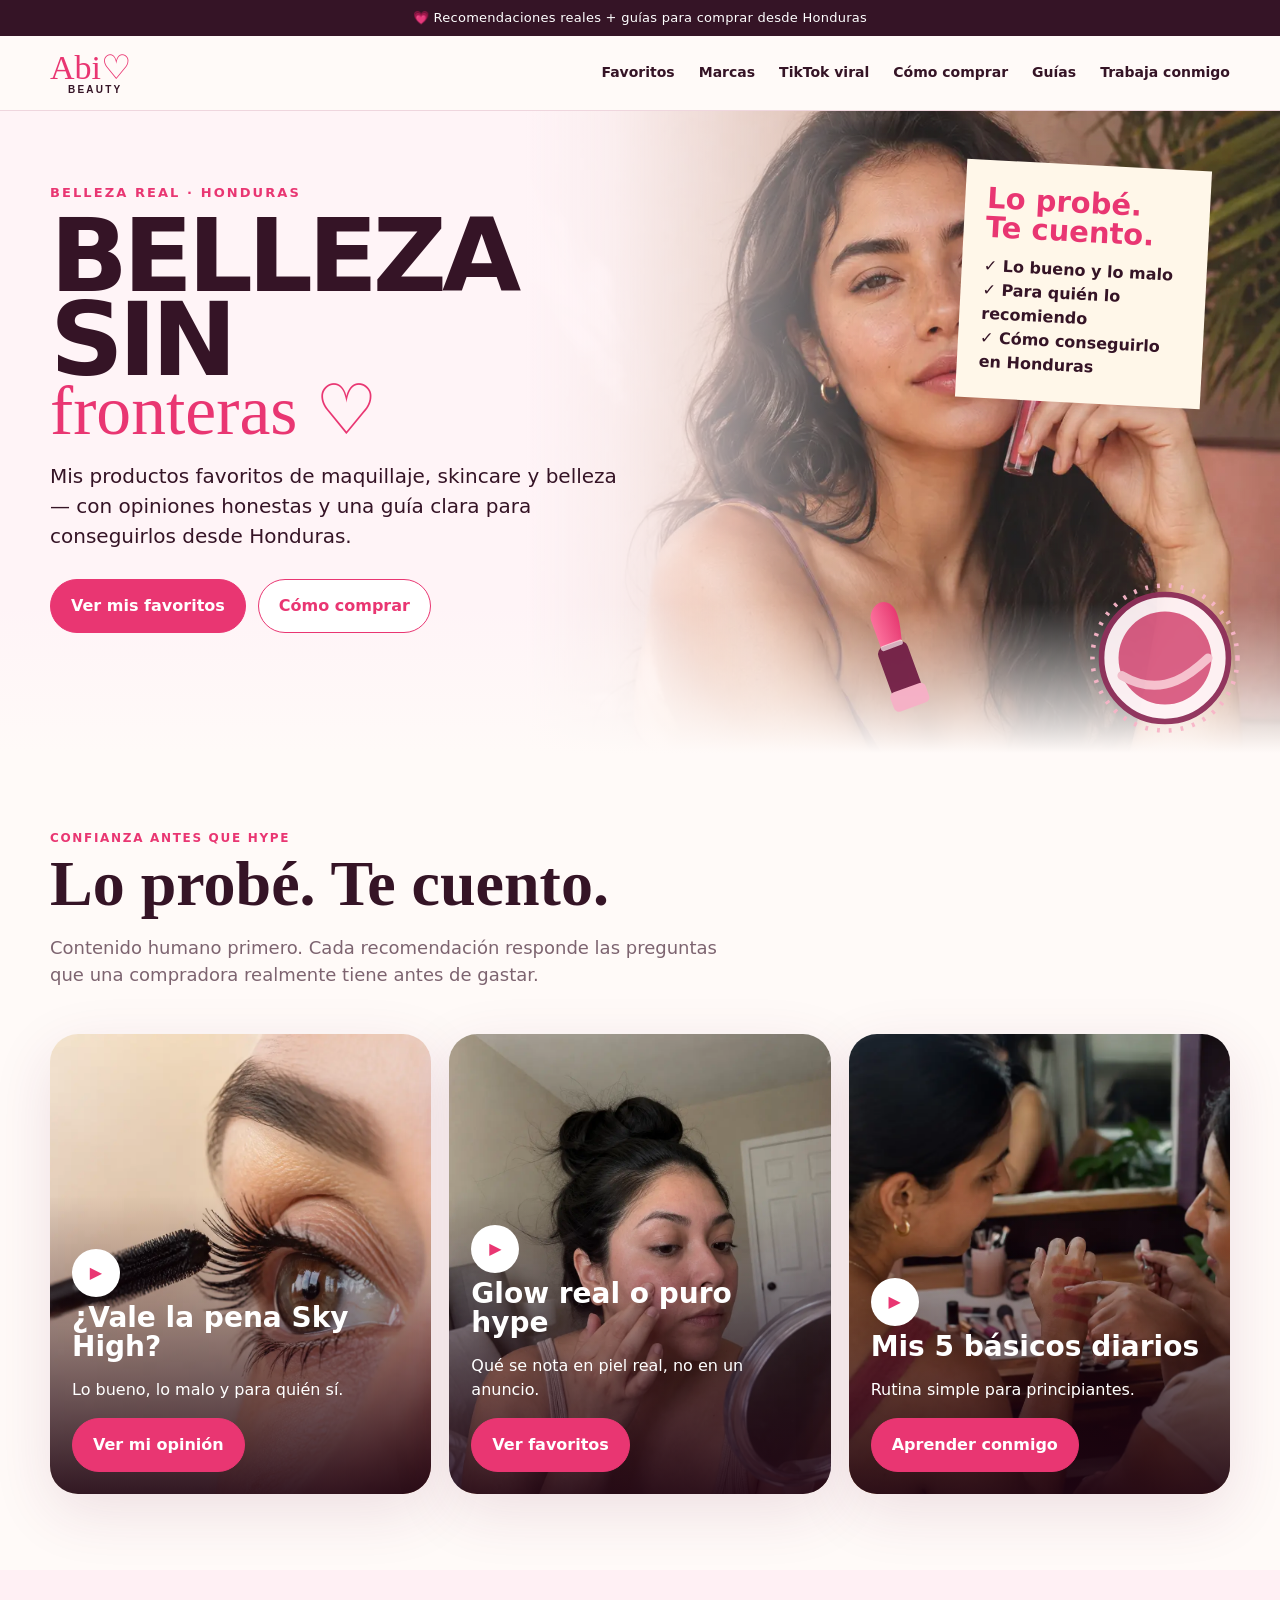
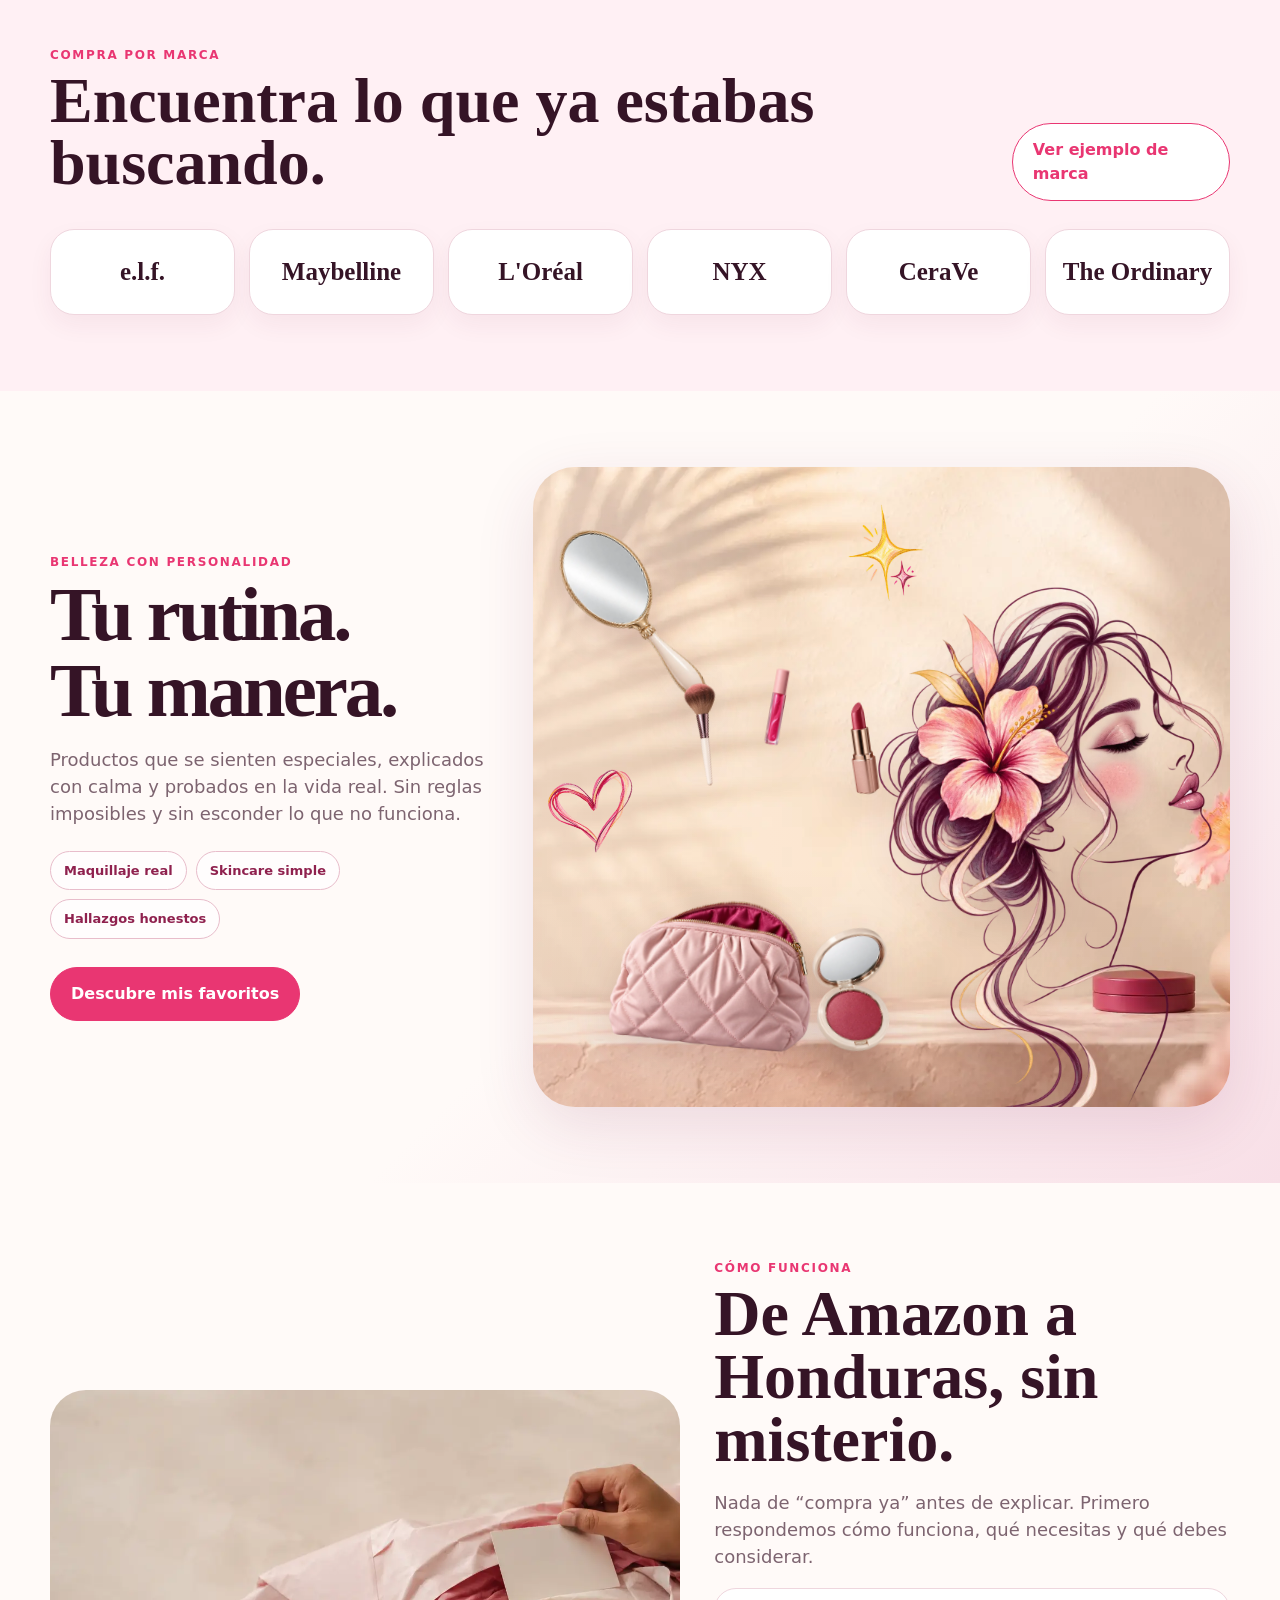
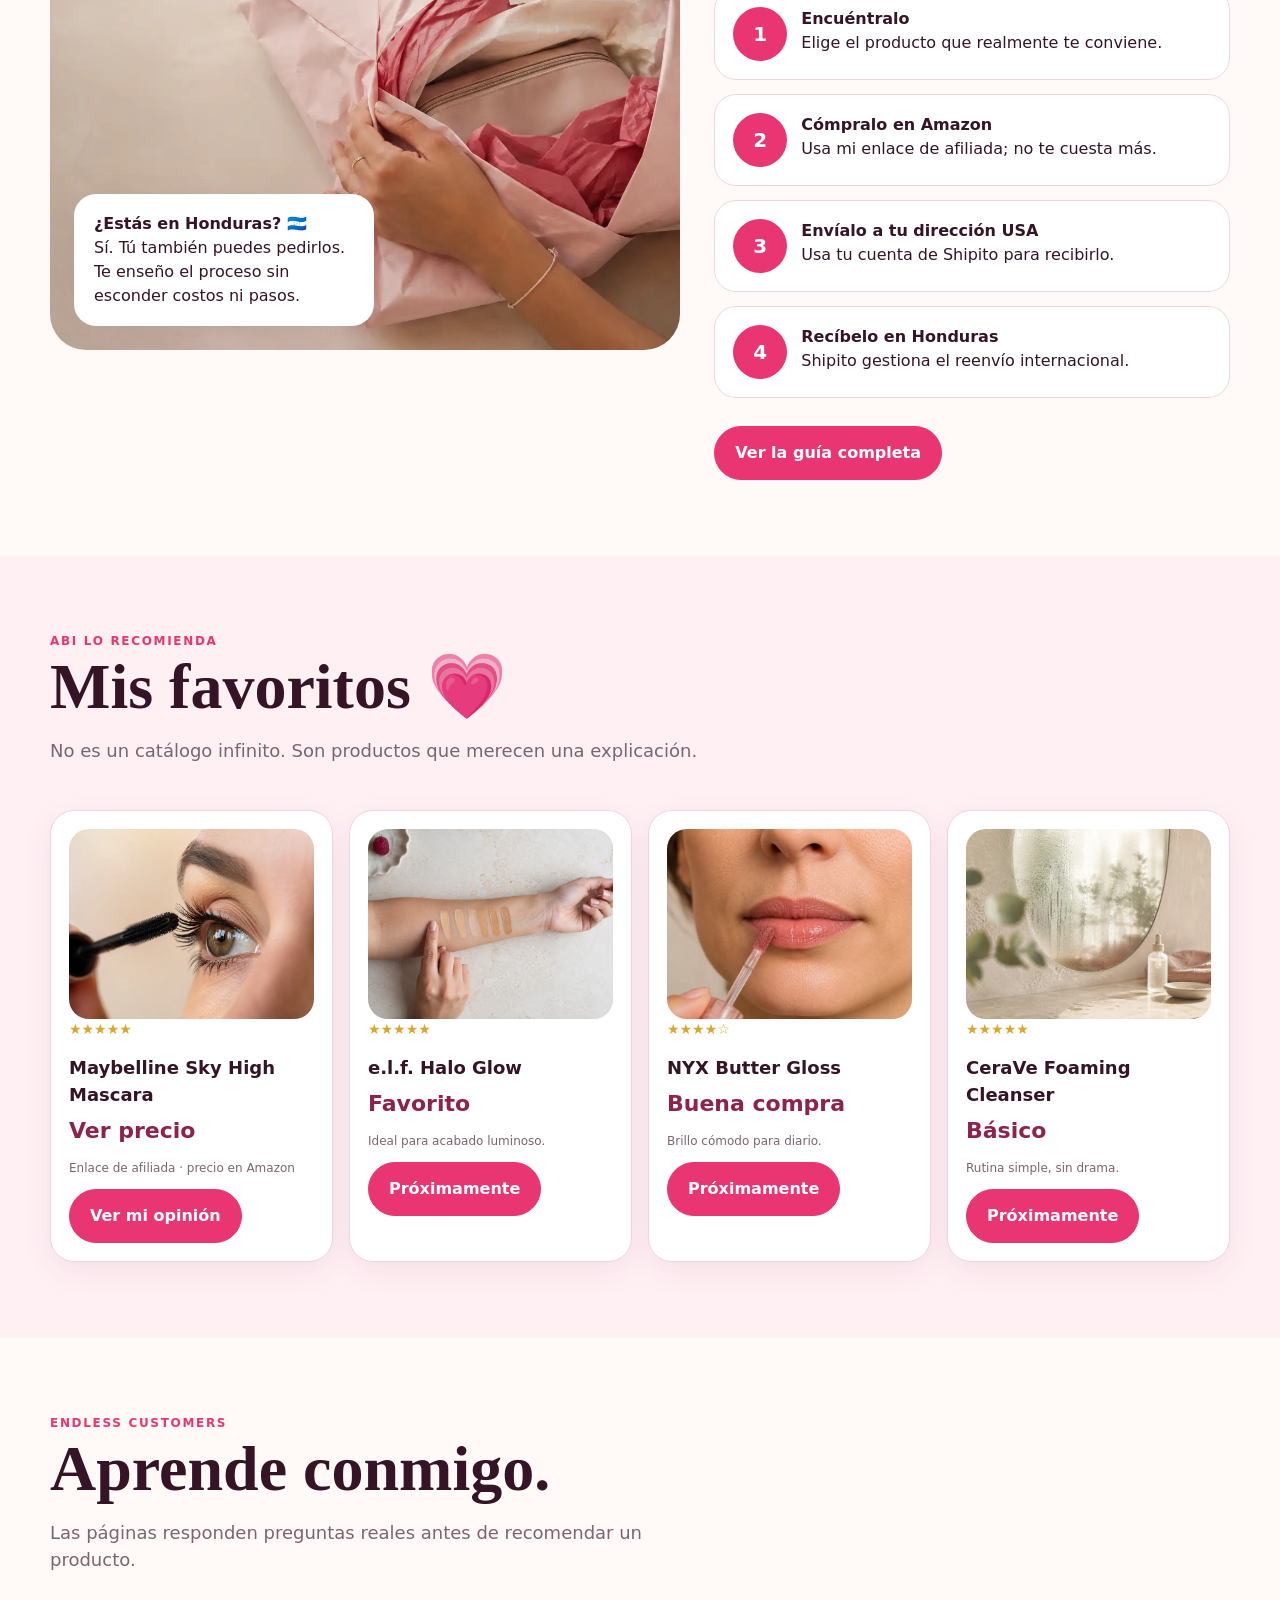
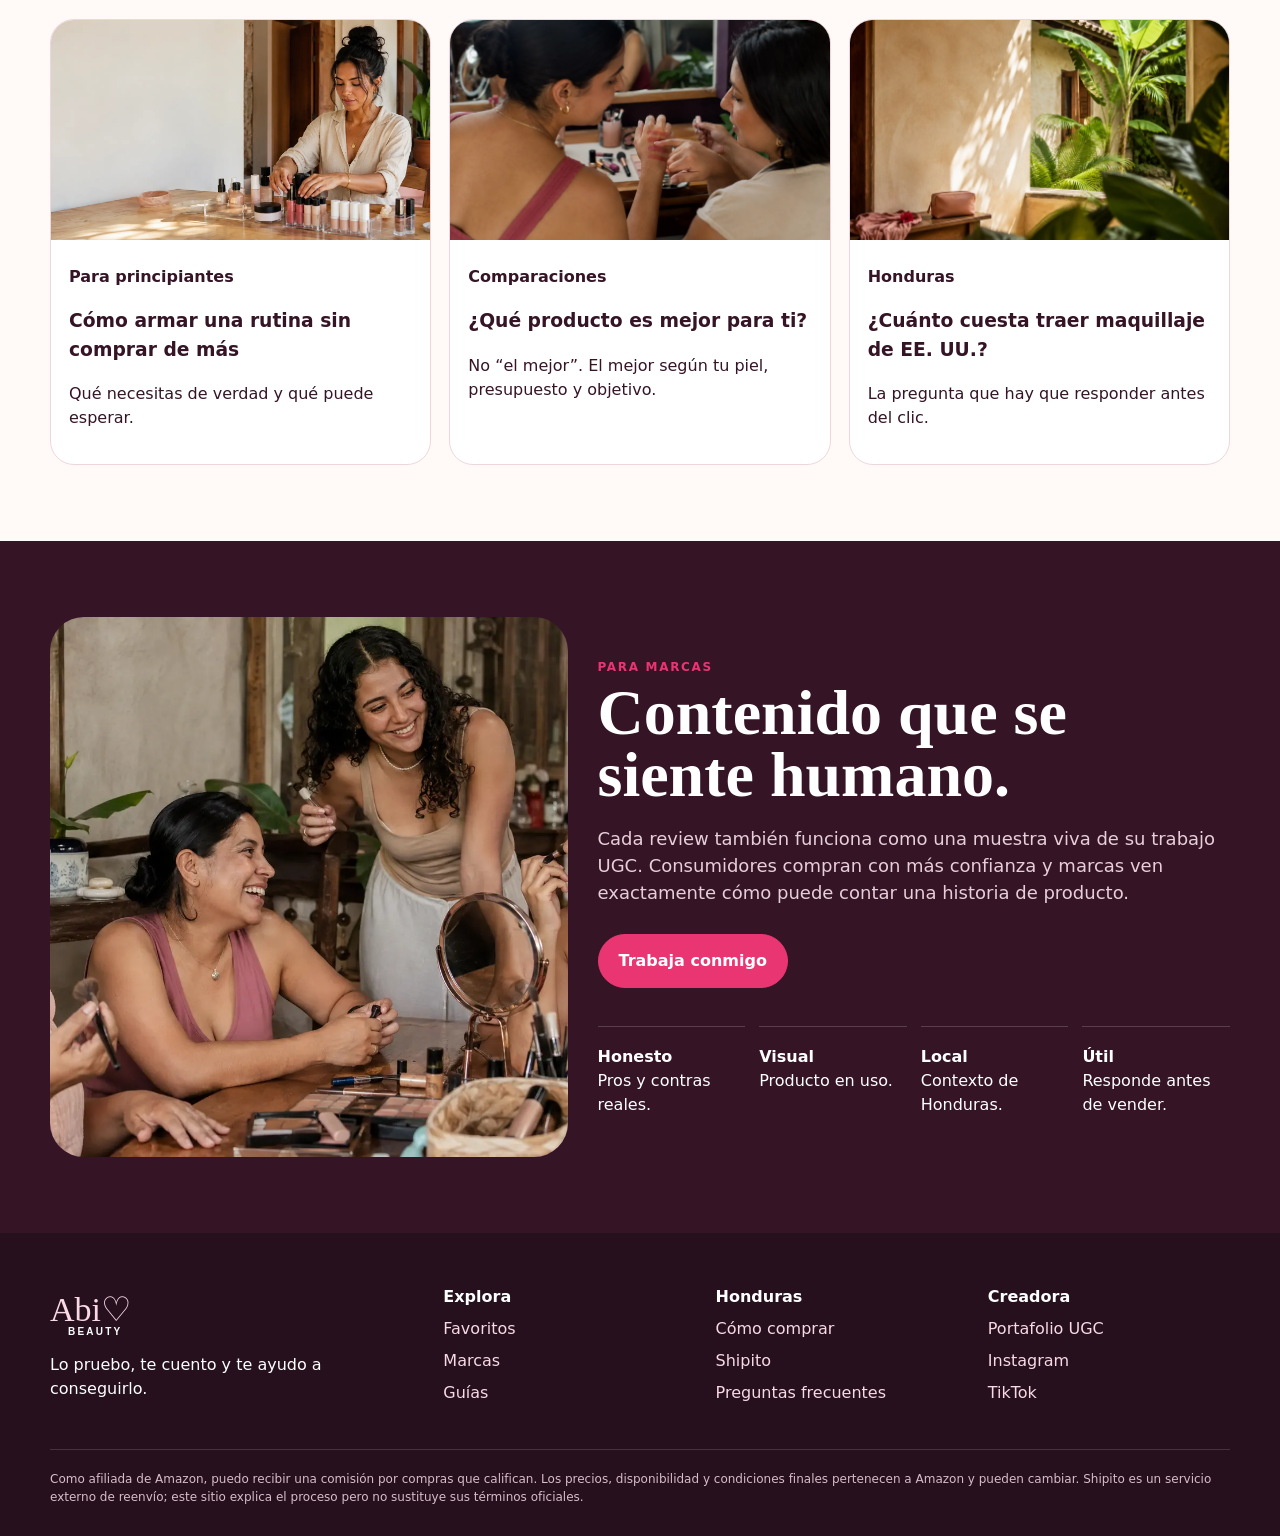
==== index.html @ b08b92db "Deploy Abi Beauty static website" ====
<!doctype html>
<html lang="es">
<head>
<meta charset="utf-8">
<meta name="viewport" content="width=device-width,initial-scale=1">
<title>Abi Beauty — Belleza sin fronteras</title>
<link rel="icon" href="assets/illustrations/sparkles.svg" type="image/svg+xml">
<meta name="description" content="Recomendaciones honestas de maquillaje y belleza, con guías para conseguir tus favoritos desde Honduras.">
<link rel="stylesheet" href="styles.css">
</head>
<body>
<div class="announcement">💗 Recomendaciones reales + guías para comprar desde Honduras</div>
<header class="header">
<div class="container nav">
<a class="logo script" href="index.html">Abi♡<small>BEAUTY</small>
</a>
<nav class="links">
<a href="#favoritos">Favoritos</a>
<a href="#marcas">Marcas</a>
<a href="#viral">TikTok viral</a>
<a href="how-to-buy.html">Cómo comprar</a>
<a href="#guias">Guías</a>
<a href="ugc.html">Trabaja conmigo</a>
</nav>
<button class="menu" aria-label="Abrir menú">☰</button>
</div>
</header>
<main>
<section class="hero">
<div class="container">
<div class="hero-copy">
<div class="kicker">Belleza real · Honduras</div>
<h1>Belleza sin <span>fronteras ♡</span>
</h1>
<p>Mis productos favoritos de maquillaje, skincare y belleza — con opiniones honestas y una guía clara para conseguirlos desde Honduras.</p>
<div class="actions">
<a class="btn" href="#favoritos">Ver mis favoritos</a>
<a class="btn secondary" href="how-to-buy.html">Cómo comprar</a>
</div>
</div>
<div class="sticky-note">
<strong>Lo probé.<br>Te cuento.</strong>✓ Lo bueno y lo malo<br>✓ Para quién lo recomiendo<br>✓ Cómo conseguirlo en Honduras</div>
<img class="decor lip" src="assets/illustrations/lipstick.svg" alt="">
<img class="decor compact" src="assets/illustrations/compact.svg" alt="">
</div>
</section>
<section class="section" id="viral">
<div class="container">
<div class="section-head">
<div>
<div class="eyebrow">Confianza antes que hype</div>
<h2>Lo probé. Te cuento.</h2>
<p class="section-sub">Contenido humano primero. Cada recomendación responde las preguntas que una compradora realmente tiene antes de gastar.</p>
</div>
</div>
<div class="cards">
<article class="story-card">
<img src="assets/images/editorial/mascara-application.webp" alt="Aplicación de máscara en pestañas reales">
<div class="story-content">
<div class="play">▶</div>
<h3>¿Vale la pena Sky High?</h3>
<p>Lo bueno, lo malo y para quién sí.</p>
<a class="btn" href="product-sky-high.html">Ver mi opinión</a>
</div>
</article>
<article class="story-card">
<img src="assets/images/editorial/cheek-product-test.webp" alt="Prueba real de producto para mejillas en casa">
<div class="story-content">
<div class="play">▶</div>
<h3>Glow real o puro hype</h3>
<p>Qué se nota en piel real, no en un anuncio.</p>
<a class="btn" href="#favoritos">Ver favoritos</a>
</div>
</article>
<article class="story-card">
<img src="assets/images/editorial/friends-compare-shades.webp" alt="Dos amigas comparando tonos de maquillaje">
<div class="story-content">
<div class="play">▶</div>
<h3>Mis 5 básicos diarios</h3>
<p>Rutina simple para principiantes.</p>
<a class="btn" href="#guias">Aprender conmigo</a>
</div>
</article>
</div>
</div>
</section>
<section class="section pink" id="marcas">
<div class="container">
<div class="section-head">
<div>
<div class="eyebrow">Compra por marca</div>
<h2>Encuentra lo que ya estabas buscando.</h2>
</div>
<a class="btn secondary" href="maybelline.html">Ver ejemplo de marca</a>
</div>
<div class="brand-grid">
<a class="brand" href="#">e.l.f.</a>
<a class="brand" href="maybelline.html">Maybelline</a>
<a class="brand" href="#">L'Oréal</a>
<a class="brand" href="#">NYX</a>
<a class="brand" href="#">CeraVe</a>
<a class="brand" href="#">The Ordinary</a>
</div>
</div>
</section>
<section class="section beauty-showcase" aria-labelledby="beauty-showcase-title">
<div class="container showcase-grid">
<div class="showcase-copy">
<div class="eyebrow">Belleza con personalidad</div>
<h2 id="beauty-showcase-title">Tu rutina.<br>Tu manera.</h2>
<p class="section-sub">Productos que se sienten especiales, explicados con calma y probados en la vida real. Sin reglas imposibles y sin esconder lo que no funciona.</p>
<div class="showcase-tags" aria-label="Temas de Abi Beauty">
<span>Maquillaje real</span>
<span>Skincare simple</span>
<span>Hallazgos honestos</span>
</div>
<div class="actions">
<a class="btn" href="#favoritos">Descubre mis favoritos</a>
</div>
</div>
<div class="beauty-stage" aria-label="Colección visual de belleza Abi Beauty">
<img class="stage-bg" src="assets/images/collection/set-33/15-cream-still-life.webp" alt="Tocador cálido con flores rosadas">
<img class="stage-profile" src="assets/images/collection/set-33/33-hibiscus-profile.webp" alt="Ilustración de perfil femenino con hibisco">
<img class="stage-mirror" src="assets/images/collection/set-33/22-hand-mirror.webp" alt="Espejo de mano crema y dorado">
<img class="stage-pouch" src="assets/images/collection/set-33/20-cosmetic-pouch.webp" alt="Cosmetiquera rosada">
<img class="stage-compact" src="assets/images/collection/set-33/21-blush-compact.webp" alt="Rubor frambuesa en compacta">
<img class="stage-gloss" src="assets/images/collection/set-33/17-lip-gloss.webp" alt="Brillo labial frambuesa">
<img class="stage-lipstick" src="assets/images/collection/set-33/18-lipstick.webp" alt="Labial rosa frambuesa">
<img class="stage-brush" src="assets/images/collection/set-33/19-makeup-brush.webp" alt="Brocha de maquillaje">
<img class="stage-sparkles" src="assets/images/collection/set-33/30-sparkles.webp" alt="">
<img class="stage-heart" src="assets/images/collection/set-33/28-heart.webp" alt="">
</div>
</div>
</section>
<section class="section">
<div class="container split">
<div class="human-panel">
<div class="badge">
<strong>¿Estás en Honduras? 🇭🇳</strong>
<br>Sí. Tú también puedes pedirlos. Te enseño el proceso sin esconder costos ni pasos.</div>
</div>
<div>
<div class="eyebrow">Cómo funciona</div>
<h2>De Amazon a Honduras, sin misterio.</h2>
<p class="section-sub">Nada de “compra ya” antes de explicar. Primero respondemos cómo funciona, qué necesitas y qué debes considerar.</p>
<div class="steps">
<div class="step">
<div class="num">1</div>
<div>
<strong>Encuéntralo</strong>
<br>Elige el producto que realmente te conviene.</div>
</div>
<div class="step">
<div class="num">2</div>
<div>
<strong>Cómpralo en Amazon</strong>
<br>Usa mi enlace de afiliada; no te cuesta más.</div>
</div>
<div class="step">
<div class="num">3</div>
<div>
<strong>Envíalo a tu dirección USA</strong>
<br>Usa tu cuenta de Shipito para recibirlo.</div>
</div>
<div class="step">
<div class="num">4</div>
<div>
<strong>Recíbelo en Honduras</strong>
<br>Shipito gestiona el reenvío internacional.</div>
</div>
</div>
<div class="actions">
<a class="btn" href="how-to-buy.html">Ver la guía completa</a>
</div>
</div>
</div>
</section>
<section class="section pink" id="favoritos">
<div class="container">
<div class="section-head">
<div>
<div class="eyebrow">Abi lo recomienda</div>
<h2>Mis favoritos 💗</h2>
<p class="section-sub">No es un catálogo infinito. Son productos que merecen una explicación.</p>
</div>
</div>
<div class="product-grid">
<article class="product">
<div class="product-art">
<img src="assets/images/editorial/mascara-application.webp" alt="Aplicación de máscara en pestañas">
</div>
<div class="stars">★★★★★</div>
<h3>Maybelline Sky High Mascara</h3>
<div class="price">Ver precio</div>
<p class="note">Enlace de afiliada · precio en Amazon</p>
<a class="btn" href="product-sky-high.html">Ver mi opinión</a>
</article>
<article class="product">
<div class="product-art">
<img src="assets/images/editorial/foundation-swatches.webp" alt="Tonos de base probados en luz natural">
</div>
<div class="stars">★★★★★</div>
<h3>e.l.f. Halo Glow</h3>
<div class="price">Favorito</div>
<p class="note">Ideal para acabado luminoso.</p>
<a class="btn" href="#">Próximamente</a>
</article>
<article class="product">
<div class="product-art">
<img src="assets/images/editorial/lip-gloss-application.webp" alt="Aplicación de gloss rosado">
</div>
<div class="stars">★★★★☆</div>
<h3>NYX Butter Gloss</h3>
<div class="price">Buena compra</div>
<p class="note">Brillo cómodo para diario.</p>
<a class="btn" href="#">Próximamente</a>
</article>
<article class="product">
<div class="product-art">
<img src="assets/images/editorial/fogged-mirror-skincare.webp" alt="Rutina de skincare frente al espejo">
</div>
<div class="stars">★★★★★</div>
<h3>CeraVe Foaming Cleanser</h3>
<div class="price">Básico</div>
<p class="note">Rutina simple, sin drama.</p>
<a class="btn" href="#">Próximamente</a>
</article>
</div>
</div>
</section>
<section class="section" id="guias">
<div class="container">
<div class="section-head">
<div>
<div class="eyebrow">Endless Customers</div>
<h2>Aprende conmigo.</h2>
<p class="section-sub">Las páginas responden preguntas reales antes de recomendar un producto.</p>
</div>
</div>
<div class="guide-grid">
<article class="guide">
<img src="assets/images/editorial/beauty-workspace-honduras.webp" alt="Mesa de belleza iluminada por el sol en Honduras">
<div class="copy">
<strong>Para principiantes</strong>
<h3>Cómo armar una rutina sin comprar de más</h3>
<p>Qué necesitas de verdad y qué puede esperar.</p>
</div>
</article>
<article class="guide">
<img src="assets/images/editorial/friends-compare-shades.webp" alt="Amigas comparando tonos antes de comprar">
<div class="copy">
<strong>Comparaciones</strong>
<h3>¿Qué producto es mejor para ti?</h3>
<p>No “el mejor”. El mejor según tu piel, presupuesto y objetivo.</p>
</div>
</article>
<article class="guide">
<img src="assets/images/editorial/honduran-courtyard.webp" alt="Patio hondureño con bolso de maquillaje listo para enviar">
<div class="copy">
<strong>Honduras</strong>
<h3>¿Cuánto cuesta traer maquillaje de EE. UU.?</h3>
<p>La pregunta que hay que responder antes del clic.</p>
</div>
</article>
</div>
</div>
</section>
<section class="section dark">
<div class="container ugc">
<div class="ugc-photo">
</div>
<div>
<div class="eyebrow">Para marcas</div>
<h2>Contenido que se siente humano.</h2>
<p class="section-sub">Cada review también funciona como una muestra viva de su trabajo UGC. Consumidores compran con más confianza y marcas ven exactamente cómo puede contar una historia de producto.</p>
<div class="actions">
<a class="btn" href="ugc.html">Trabaja conmigo</a>
</div>
<div class="trust">
<div>
<strong>Honesto</strong>
<br>Pros y contras reales.</div>
<div>
<strong>Visual</strong>
<br>Producto en uso.</div>
<div>
<strong>Local</strong>
<br>Contexto de Honduras.</div>
<div>
<strong>Útil</strong>
<br>Responde antes de vender.</div>
</div>
</div>
</div>
</section>
</main>
<footer class="footer">
<div class="container">
<div class="footer-grid">
<div>
<a class="logo script" href="index.html">Abi♡<small style="color:white">BEAUTY</small>
</a>
<p>Lo pruebo, te cuento y te ayudo a conseguirlo.</p>
</div>
<div>
<strong>Explora</strong>
<a href="#favoritos">Favoritos</a>
<a href="#marcas">Marcas</a>
<a href="#guias">Guías</a>
</div>
<div>
<strong>Honduras</strong>
<a href="how-to-buy.html">Cómo comprar</a>
<a href="#">Shipito</a>
<a href="#">Preguntas frecuentes</a>
</div>
<div>
<strong>Creadora</strong>
<a href="ugc.html">Portafolio UGC</a>
<a href="#">Instagram</a>
<a href="#">TikTok</a>
</div>
</div>
<div class="disclosure">Como afiliada de Amazon, puedo recibir una comisión por compras que califican. Los precios, disponibilidad y condiciones finales pertenecen a Amazon y pueden cambiar. Shipito es un servicio externo de reenvío; este sitio explica el proceso pero no sustituye sus términos oficiales.</div>
</div>
</footer>
<script src="script.js">
</script>
</body>
</html>
---- styles.css ----
:root{--ink:#351426;--berry:#8f214e;--hot:#e93672;--rose:#f49ab4;--blush:#fff0f4;--cream:#fffaf8;--gold:#d9a62e;--muted:#7d6470;--line:#efd6de;--white:#fff;--shadow:0 18px 60px rgba(112,35,70,.12)}
*{box-sizing:border-box}
html{scroll-behavior:smooth}
body{margin:0;font-family:Inter,ui-sans-serif,system-ui,-apple-system,BlinkMacSystemFont,"Segoe UI",sans-serif;color:var(--ink);background:var(--cream);line-height:1.5}
.serif{font-family:Georgia,"Times New Roman",serif}
.script{font-family:"Brush Script MT","Segoe Script",cursive}
.container{width:min(1180px,calc(100% - 32px));margin:auto}
.announcement{background:var(--ink);color:white;text-align:center;padding:8px 12px;font-size:13px;letter-spacing:.02em}
.header{position:sticky;top:0;z-index:30;background:rgba(255,250,248,.93);backdrop-filter:blur(16px);border-bottom:1px solid var(--line)}
.nav{display:flex;align-items:center;justify-content:space-between;gap:22px;min-height:74px}
.logo{font-size:34px;color:var(--hot);text-decoration:none;line-height:1}
.logo small{display:block;font:700 10px/1 Inter,sans-serif;letter-spacing:.22em;color:var(--ink);margin-left:18px}
.links{display:flex;gap:24px;align-items:center}
.links a{font-size:14px;font-weight:800;text-decoration:none;color:var(--ink)}
.links a:hover{color:var(--hot)}
.menu{display:none;border:0;background:none;font-size:28px}
.btn{display:inline-flex;align-items:center;justify-content:center;gap:8px;padding:14px 20px;border-radius:999px;border:1px solid var(--hot);background:var(--hot);color:white;font-weight:900;text-decoration:none;transition:.2s}
.btn:hover{transform:translateY(-2px);box-shadow:0 12px 30px rgba(233,54,114,.25)}
.btn.secondary{background:white;color:var(--hot)}
.hero{position:relative;overflow:hidden;background:linear-gradient(90deg,#fff4f7 0 41%,rgba(255,244,247,.9) 48%,rgba(255,244,247,.12) 70%),url('assets/images/editorial/hero-raspberry-gloss.webp') center/cover;min-height:610px}
.hero:after{content:"";position:absolute;inset:auto 0 0;height:150px;background:linear-gradient(transparent,var(--cream))}
.hero .container{position:relative;z-index:2;min-height:610px;display:flex;align-items:center}
.hero-copy{max-width:610px;padding:72px 0 120px}
.kicker{font-weight:900;color:var(--hot);text-transform:uppercase;letter-spacing:.16em;font-size:13px}
.hero h1{font-size:clamp(56px,8vw,108px);line-height:.82;margin:12px 0 22px;text-transform:uppercase;letter-spacing:-.05em}
.hero h1 span{display:block;font-family:"Brush Script MT","Segoe Script",cursive;text-transform:none;font-weight:400;color:var(--hot);font-size:.68em;letter-spacing:0}
.hero p{font-size:20px;max-width:570px}
.actions{display:flex;gap:12px;flex-wrap:wrap;margin-top:28px}
.sticky-note{position:absolute;right:2%;top:54px;background:#fff7e9;padding:24px 22px;width:245px;transform:rotate(3deg);box-shadow:var(--shadow);font-weight:800}
.sticky-note strong{display:block;font-size:29px;line-height:1;color:var(--hot);margin-bottom:12px}
.decor{position:absolute;pointer-events:none;opacity:.95}
.decor.lip{right:25%;bottom:30px;width:80px;transform:rotate(-20deg)}
.decor.compact{right:-20px;bottom:10px;width:170px}
.section{padding:76px 0;position:relative}
.section.pink{background:#fff0f4}
.section.dark{background:var(--ink);color:white}
.section-head{display:flex;align-items:flex-end;justify-content:space-between;gap:16px;margin-bottom:28px}
.eyebrow{color:var(--hot);font-weight:900;text-transform:uppercase;letter-spacing:.14em;font-size:12px}
.section h2{font:700 clamp(38px,5vw,64px)/.98 Georgia,"Times New Roman",serif;margin:6px 0}
.section-sub{max-width:680px;color:var(--muted);font-size:18px}
.dark .section-sub{color:#e7cfd9}
.cards{display:grid;grid-template-columns:repeat(3,1fr);gap:18px}
.story-card{position:relative;min-height:460px;border-radius:28px;overflow:hidden;background:white;box-shadow:var(--shadow)}
.story-card img{width:100%;height:100%;object-fit:cover;position:absolute;inset:0}
.story-card:after{content:"";position:absolute;inset:35% 0 0;background:linear-gradient(transparent,rgba(32,5,19,.9))}
.story-content{position:absolute;z-index:2;left:22px;right:22px;bottom:22px;color:white}
.story-content h3{font-size:28px;line-height:1.05;margin:6px 0}
.play{width:48px;height:48px;border-radius:50%;background:white;color:var(--hot);display:grid;place-items:center;font-weight:900}
.brand-grid{display:grid;grid-template-columns:repeat(6,1fr);gap:14px}
.brand{background:white;border:1px solid var(--line);border-radius:24px;padding:28px 10px;text-align:center;font:700 25px Georgia,serif;box-shadow:0 10px 25px rgba(112,35,70,.06);text-decoration:none;color:var(--ink)}
.brand:hover{transform:translateY(-3px);border-color:var(--rose)}
.beauty-showcase{overflow:hidden;background:linear-gradient(135deg,#fffaf8 0 56%,#f8dfe7 100%)}
.showcase-grid{display:grid;grid-template-columns:.78fr 1.22fr;gap:38px;align-items:center}
.showcase-copy{position:relative;z-index:3;padding:18px 0}
.showcase-copy h2{font-size:clamp(52px,6vw,84px);letter-spacing:-.04em}
.showcase-tags{display:flex;gap:9px;flex-wrap:wrap;margin-top:24px}
.showcase-tags span{padding:9px 13px;border:1px solid #e8bdcb;border-radius:999px;background:rgba(255,255,255,.72);color:var(--berry);font-size:13px;font-weight:900}
.beauty-stage{position:relative;min-height:640px;border-radius:42px;overflow:hidden;isolation:isolate;box-shadow:var(--shadow)}
.beauty-stage:after{content:"";position:absolute;inset:0;z-index:1;background:linear-gradient(90deg,rgba(255,244,238,.28),transparent 44%),linear-gradient(0deg,rgba(53,20,38,.08),transparent 38%);pointer-events:none}
.beauty-stage img{position:absolute;z-index:2;object-fit:contain;filter:drop-shadow(0 16px 22px rgba(69,15,41,.14))}
.beauty-stage .stage-bg{inset:0;width:100%;height:100%;z-index:0;object-fit:cover;filter:none}
.stage-profile{right:-2%;bottom:-10%;width:55%;height:94%}
.stage-mirror{left:4%;top:5%;width:22%;height:39%;transform:rotate(-14deg)}
.stage-pouch{left:7%;bottom:8%;width:37%;height:26%;transform:rotate(2deg)}
.stage-compact{left:35%;bottom:7%;width:22%;height:22%;transform:rotate(8deg)}
.stage-gloss{left:31%;top:22%;width:8%;height:31%;transform:rotate(10deg)}
.stage-lipstick{left:42%;top:30%;width:10%;height:28%;transform:rotate(-8deg)}
.stage-brush{left:19%;top:23%;width:10%;height:37%;transform:rotate(21deg)}
.stage-sparkles{left:43%;top:5%;width:15%;height:18%;filter:none!important}
.stage-heart{left:2%;top:47%;width:13%;height:14%;filter:none!important;transform:rotate(-8deg)}
.split{display:grid;grid-template-columns:1.1fr .9fr;gap:34px;align-items:center}
.human-panel{position:relative;min-height:560px;border-radius:36px;overflow:hidden;background:url('assets/images/editorial/parcel-unboxing.webp') center/cover}
.human-panel .badge{position:absolute;left:24px;bottom:24px;background:white;padding:18px 20px;border-radius:22px;max-width:300px;box-shadow:var(--shadow)}
.steps{display:grid;gap:14px}
.step{display:grid;grid-template-columns:54px 1fr;gap:14px;background:white;padding:18px;border-radius:22px;border:1px solid var(--line)}
.num{width:54px;height:54px;border-radius:50%;background:var(--hot);color:white;display:grid;place-items:center;font-weight:900;font-size:20px}
.product-grid{display:grid;grid-template-columns:repeat(4,1fr);gap:16px}
.product{background:white;border-radius:24px;padding:18px;border:1px solid var(--line);box-shadow:0 10px 30px rgba(112,35,70,.07)}
.product-art{height:190px;border-radius:20px;background:linear-gradient(145deg,#fff5f8,#f7cad8);display:grid;place-items:center;overflow:hidden;position:relative}
.product-art img{width:100%;height:100%;max-height:none;max-width:none;object-fit:cover}
.product h3{font-size:18px;margin:14px 0 6px}
.price{font-weight:900;color:var(--berry);font-size:22px}
.stars{color:var(--gold);font-size:14px}
.note{font-size:12px;color:var(--muted)}
.guide-grid{display:grid;grid-template-columns:repeat(3,1fr);gap:18px}
.guide{background:white;border-radius:24px;overflow:hidden;border:1px solid var(--line)}
.guide img{width:100%;height:220px;object-fit:cover}
.guide .copy{padding:18px}
.trust{display:grid;grid-template-columns:repeat(4,1fr);gap:14px;margin-top:38px}
.trust div{border-top:1px solid rgba(255,255,255,.18);padding-top:18px}
.ugc{display:grid;grid-template-columns:.9fr 1.1fr;gap:30px;align-items:center}
.ugc-photo{min-height:540px;border-radius:34px;background:url('assets/images/editorial/women-getting-ready.webp') center/cover}
.footer{background:#26101e;color:white;padding:52px 0 30px}
.footer-grid{display:grid;grid-template-columns:1.2fr repeat(3,.8fr);gap:30px}
.footer a{color:#f8d9e4;text-decoration:none;display:block;margin:8px 0}
.disclosure{border-top:1px solid rgba(255,255,255,.14);margin-top:32px;padding-top:20px;color:#d8bdc8;font-size:12px}
.subhero{padding:80px 0;background:linear-gradient(135deg,#fff1f5,#fde1e9);position:relative;overflow:hidden}
.subhero.has-photo{min-height:430px;display:flex;align-items:center;background:#fff1f5}
.subhero.has-photo:before{content:"";position:absolute;inset:0;background:linear-gradient(90deg,#fff1f5 0 43%,rgba(255,241,245,.92) 52%,rgba(255,241,245,.12) 76%),var(--subhero-image) center/cover}
.subhero.has-photo .container{position:relative;z-index:1}
.subhero.ugc-hero{--subhero-image:url('assets/images/editorial/women-getting-ready.webp')}
.subhero.shipping-hero{--subhero-image:url('assets/images/editorial/honduran-courtyard.webp')}
.subhero h1{font:700 clamp(46px,7vw,82px)/.95 Georgia,serif;margin:0}
.content{max-width:820px;margin:0 auto;padding:50px 0}
.content h2{font:700 40px/1.05 Georgia,serif}
.content p,.content li{font-size:18px}
.callout{background:#fff0f4;border-left:6px solid var(--hot);padding:22px 24px;border-radius:18px;margin:28px 0}
.product-hero{display:grid;grid-template-columns:1fr 1fr;gap:30px;padding:60px 0}
.product-gallery{background:#fff0f4;border-radius:34px;min-height:560px;display:grid;place-items:center;position:relative;overflow:hidden}
.product-gallery img.main-art{width:100%;height:100%;object-fit:cover}
.product-gallery .portrait{position:absolute;right:20px;bottom:18px;width:180px;height:220px;object-fit:cover;border:8px solid white;transform:rotate(4deg);box-shadow:var(--shadow)}
.product-info h1{font:700 clamp(42px,5vw,72px)/.98 Georgia,serif;margin:8px 0}
.tabs{display:flex;gap:10px;flex-wrap:wrap;margin:28px 0}
.pill{border:1px solid var(--line);background:white;border-radius:999px;padding:10px 14px;font-weight:800}
.proscons{display:grid;grid-template-columns:1fr 1fr;gap:18px}
.panel{background:white;border:1px solid var(--line);border-radius:22px;padding:22px}
.brand-hero{display:grid;grid-template-columns:1fr 1fr;min-height:520px;background:#fff0f4}
.brand-copy{padding:70px max(30px,calc((100vw - 1180px)/2));padding-right:40px}
.brand-photo{background:url('assets/images/editorial/mascara-application.webp') center/cover}
.quote{font:700 34px/1.15 Georgia,serif;color:var(--berry)}
.ugc-grid{display:grid;grid-template-columns:repeat(3,1fr);gap:16px;margin-top:28px}
.ugc-grid img{width:100%;height:260px;object-fit:cover;border-radius:24px}
.content-media{max-width:980px;margin:38px auto 0;padding:0 16px}
.content-media img{display:block;width:100%;max-height:460px;object-fit:cover;border-radius:32px;box-shadow:var(--shadow)}
@media(max-width:900px){.links{display:none}
.menu{display:block}
.links.open{display:flex;position:absolute;left:16px;right:16px;top:74px;flex-direction:column;background:white;padding:24px;border-radius:18px;box-shadow:var(--shadow);align-items:flex-start}
.hero{background:linear-gradient(180deg,rgba(255,244,247,.98) 0 43%,rgba(255,244,247,.18) 66%),url('assets/images/editorial/mobile-vanity.webp') center/cover;min-height:760px}
.hero .container{min-height:760px;align-items:flex-start}
.hero-copy{padding-top:70px;max-width:100%}
.sticky-note{display:none}
.hero h1{font-size:64px}
.cards,.guide-grid{grid-template-columns:1fr}
.brand-grid{grid-template-columns:repeat(3,1fr)}
.split,.ugc,.product-hero,.brand-hero,.showcase-grid{grid-template-columns:1fr}
.beauty-stage{min-height:620px}
.product-grid{grid-template-columns:repeat(2,1fr)}
.trust{grid-template-columns:repeat(2,1fr)}
.footer-grid{grid-template-columns:1fr 1fr}
.brand-photo{min-height:420px}
.human-panel{min-height:480px}
.subhero.has-photo{min-height:600px;align-items:flex-start}
.subhero.has-photo:before{background:linear-gradient(180deg,rgba(255,241,245,.98) 0 42%,rgba(255,241,245,.2) 68%),var(--subhero-image) center/cover}
.ugc-grid{grid-template-columns:1fr 1fr}
}
@media(max-width:560px){.container{width:min(100% - 22px,1180px)}
.brand-copy{min-width:0;padding:56px 22px}
.brand-copy h1{font-size:clamp(48px,14vw,58px)!important}
.brand-photo{min-width:0}
.announcement{font-size:11px}
.hero h1{font-size:52px}
.hero p{font-size:17px}
.section{padding:56px 0}
.section-head{align-items:flex-start;flex-direction:column}
.brand-grid{grid-template-columns:repeat(2,1fr)}
.brand{font-size:21px;padding:24px 8px}
.product-grid{grid-template-columns:1fr 1fr;gap:10px}
.product{padding:11px;border-radius:18px}
.product-art{height:150px}
.product-art img{max-height:125px}
.product-art img{max-height:none}
.product h3{font-size:15px}
.btn{width:100%}
.actions .btn{width:auto}
.trust{grid-template-columns:1fr}
.footer-grid{grid-template-columns:1fr}
.proscons{grid-template-columns:1fr}
.ugc-photo{min-height:450px}
.human-panel{min-height:450px}
.story-card{min-height:410px}
.product-hero{padding-top:24px}
.product-gallery{min-height:420px}
.product-gallery img.main-art{height:290px}
.product-gallery .portrait{width:130px;height:160px}
.ugc-grid{grid-template-columns:1fr}
.ugc-grid img{height:320px}
.beauty-stage{min-height:510px;border-radius:28px}
.stage-profile{width:61%;right:-8%}
.stage-mirror{width:25%}
.stage-pouch{width:41%}
.stage-compact{left:33%;width:25%}
.stage-gloss{left:29%;width:9%}
.stage-lipstick{left:41%;width:11%}
.stage-brush{left:16%;width:11%}
}
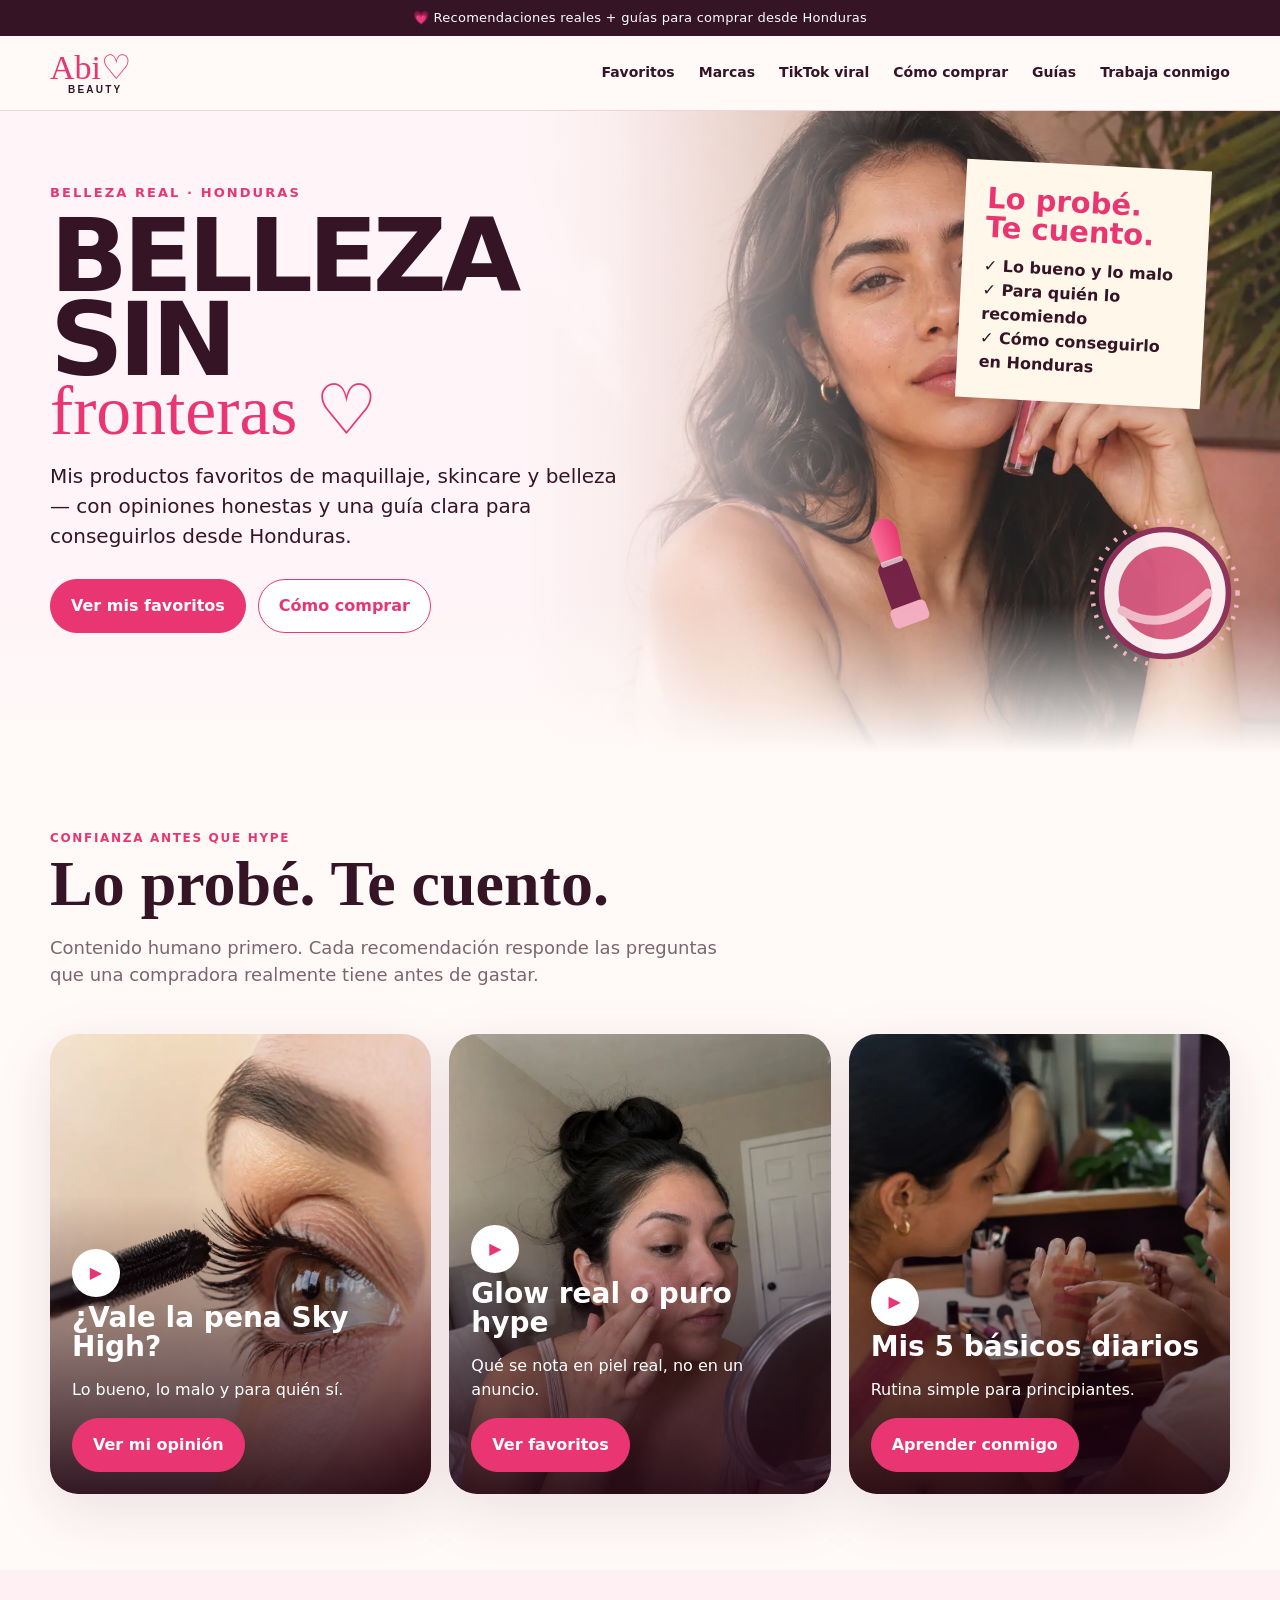
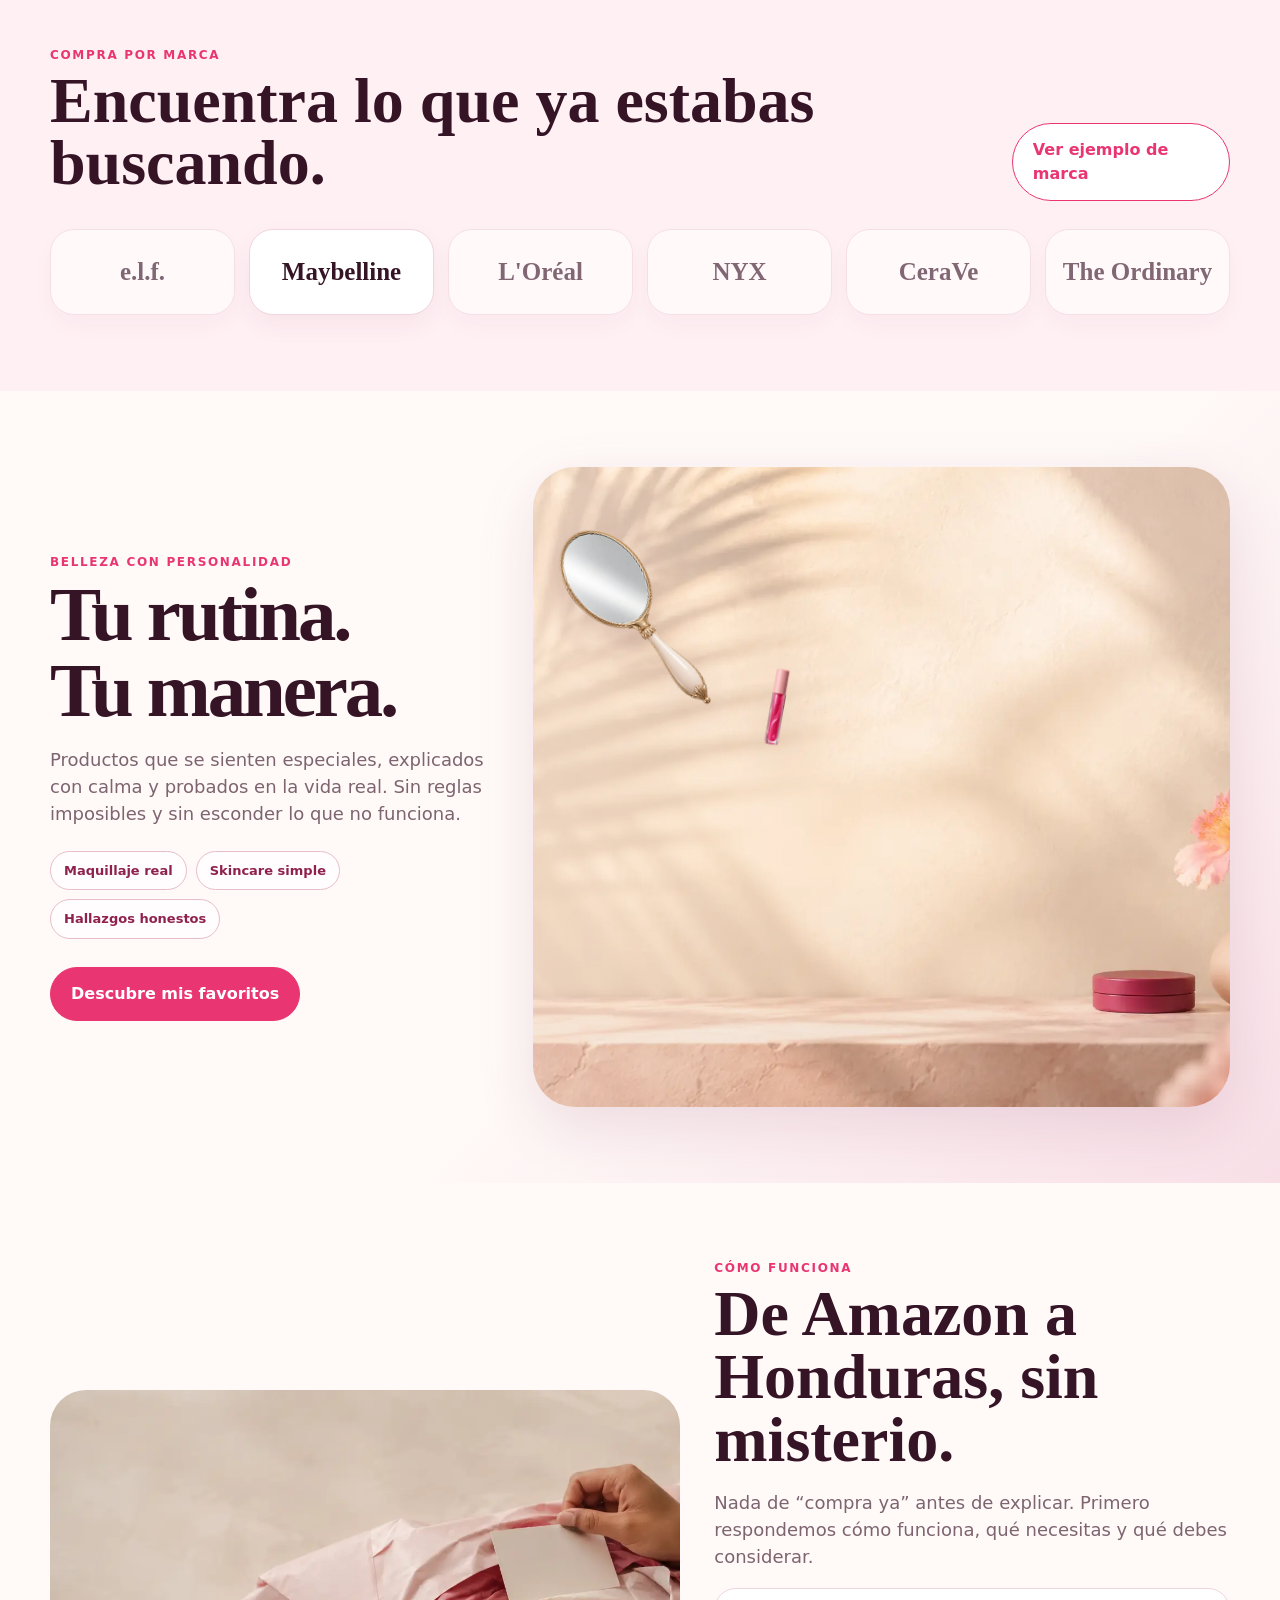
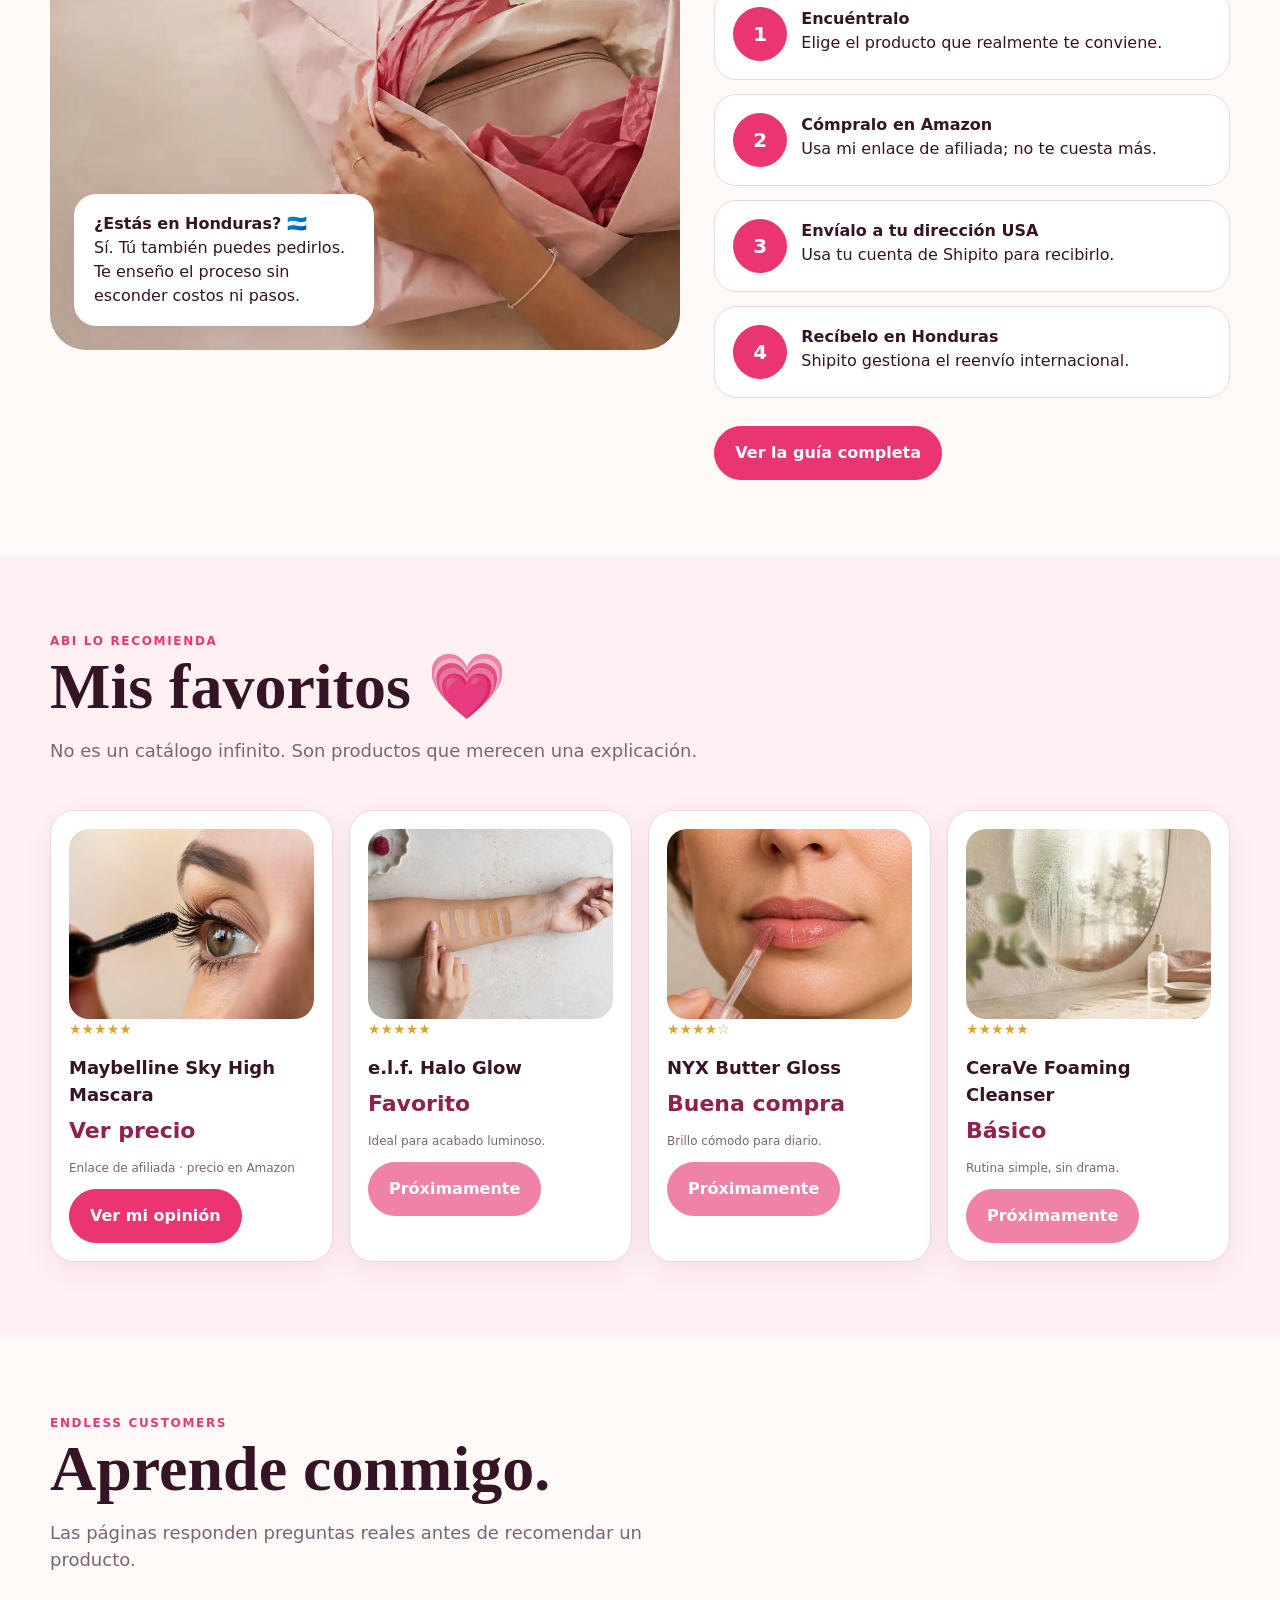
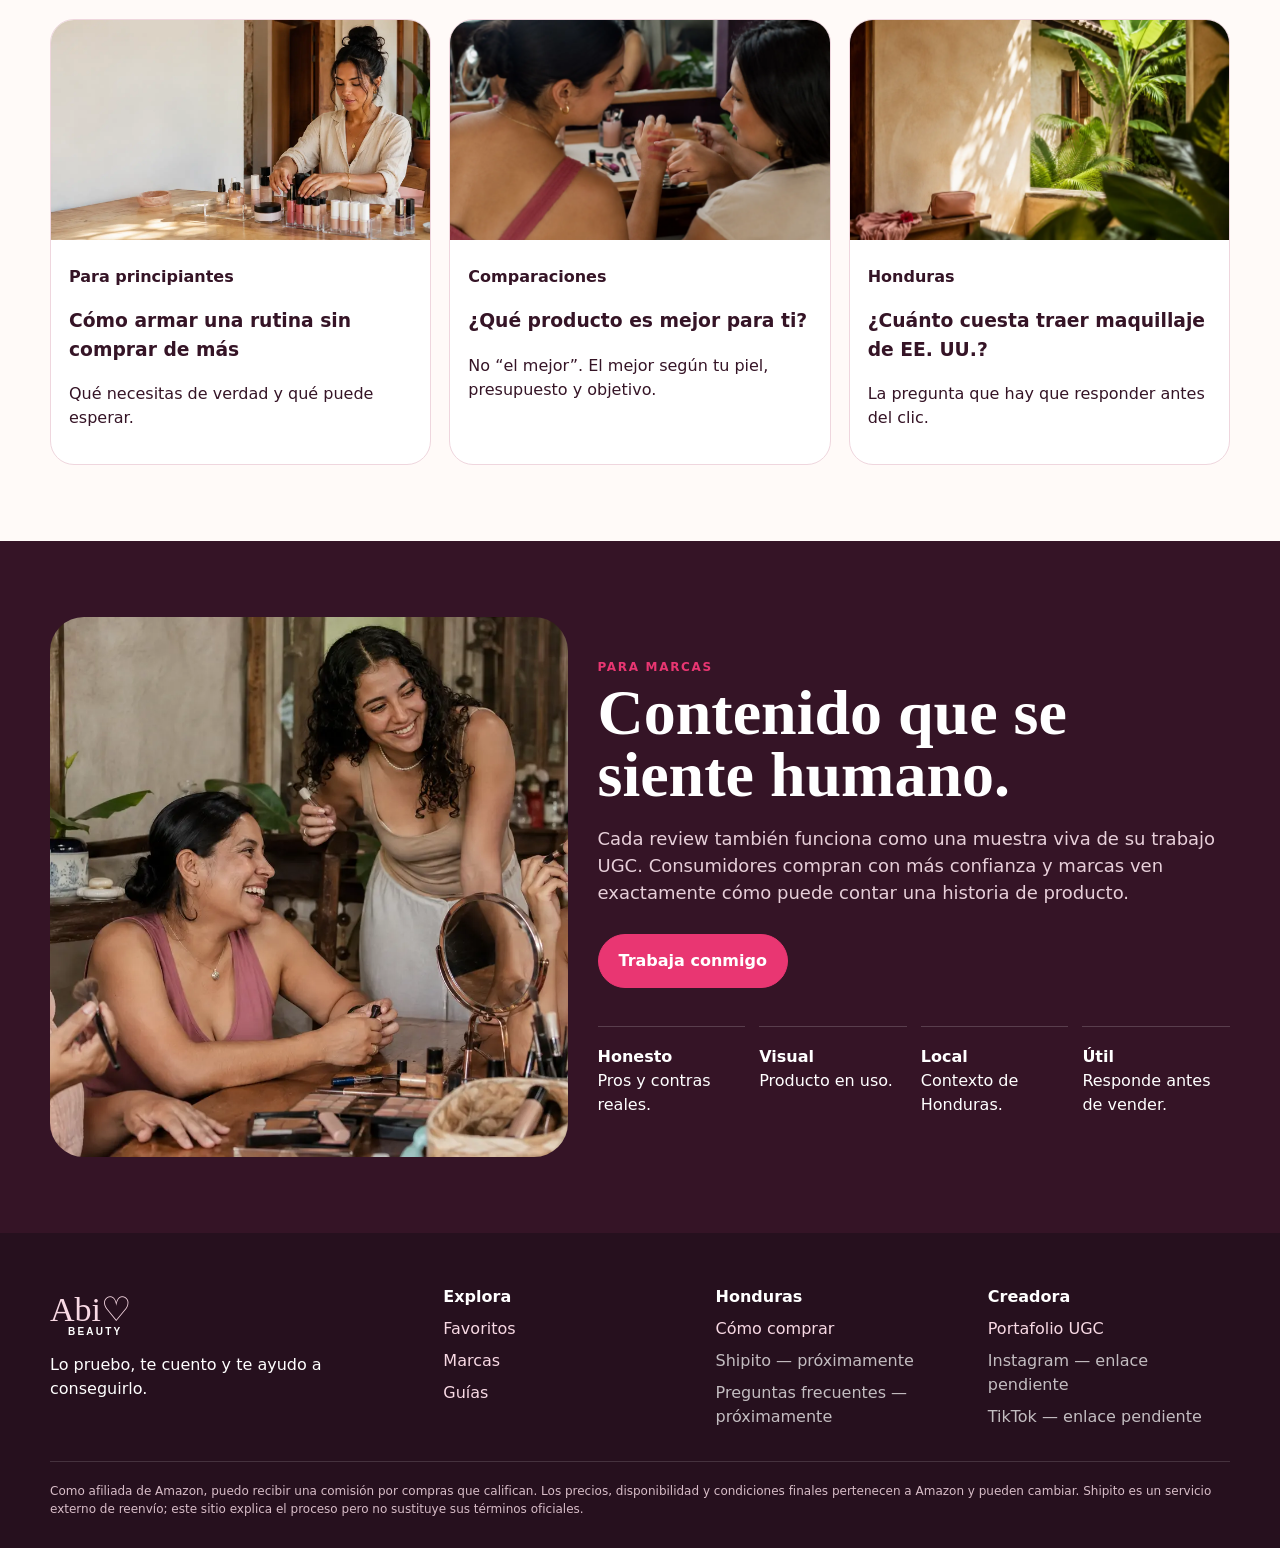
==== commit fdef0ef7: "Add technical SEO foundation" ====
--- a/index.html
+++ b/index.html
@@ -6,6 +6,21 @@
 <title>Abi Beauty — Belleza sin fronteras</title>
 <link rel="icon" href="assets/illustrations/sparkles.svg" type="image/svg+xml">
 <meta name="description" content="Recomendaciones honestas de maquillaje y belleza, con guías para conseguir tus favoritos desde Honduras.">
+<link rel="canonical" href="https://abi-beauty-honduras.vercel.app/">
+<meta property="og:locale" content="es_HN">
+<meta property="og:type" content="website">
+<meta property="og:site_name" content="Abi Beauty">
+<meta property="og:title" content="Abi Beauty — Belleza sin fronteras">
+<meta property="og:description" content="Recomendaciones honestas de maquillaje y belleza, con guías para conseguir tus favoritos desde Honduras.">
+<meta property="og:url" content="https://abi-beauty-honduras.vercel.app/">
+<meta property="og:image" content="https://abi-beauty-honduras.vercel.app/assets/images/editorial/hero-raspberry-gloss.webp">
+<meta name="twitter:card" content="summary_large_image">
+<meta name="twitter:title" content="Abi Beauty — Belleza sin fronteras">
+<meta name="twitter:description" content="Recomendaciones honestas de maquillaje y belleza, con guías para conseguir tus favoritos desde Honduras.">
+<meta name="twitter:image" content="https://abi-beauty-honduras.vercel.app/assets/images/editorial/hero-raspberry-gloss.webp">
+<script type="application/ld+json">
+{"@context":"https://schema.org","@graph":[{"@type":"WebSite","@id":"https://abi-beauty-honduras.vercel.app/#website","url":"https://abi-beauty-honduras.vercel.app/","name":"Abi Beauty","inLanguage":"es-HN"},{"@type":"WebPage","@id":"https://abi-beauty-honduras.vercel.app/#webpage","url":"https://abi-beauty-honduras.vercel.app/","name":"Abi Beauty — Belleza sin fronteras","description":"Recomendaciones honestas de maquillaje y belleza, con guías para conseguir tus favoritos desde Honduras.","inLanguage":"es-HN","isPartOf":{"@id":"https://abi-beauty-honduras.vercel.app/#website"}},{"@type":"Person","@id":"https://abi-beauty-honduras.vercel.app/#abi","name":"Abi","description":"Creadora de Abi Beauty, con recomendaciones de belleza y contenido UGC para marcas."}]}
+</script>
 <link rel="stylesheet" href="styles.css">
 </head>
 <body>
@@ -40,8 +55,8 @@
 </div>
 <div class="sticky-note">
 <strong>Lo probé.<br>Te cuento.</strong>✓ Lo bueno y lo malo<br>✓ Para quién lo recomiendo<br>✓ Cómo conseguirlo en Honduras</div>
-<img class="decor lip" src="assets/illustrations/lipstick.svg" alt="">
-<img class="decor compact" src="assets/illustrations/compact.svg" alt="">
+<img class="decor lip" src="assets/illustrations/lipstick.svg" alt="" width="180" height="300" decoding="async">
+<img class="decor compact" src="assets/illustrations/compact.svg" alt="" width="300" height="300" decoding="async">
 </div>
 </section>
 <section class="section" id="viral">
@@ -55,7 +70,7 @@
 </div>
 <div class="cards">
 <article class="story-card">
-<img src="assets/images/editorial/mascara-application.webp" alt="Aplicación de máscara en pestañas reales">
+<img src="assets/images/editorial/mascara-application.webp" alt="Aplicación de máscara en pestañas reales" width="1402" height="1122" loading="lazy" decoding="async">
 <div class="story-content">
 <div class="play">▶</div>
 <h3>¿Vale la pena Sky High?</h3>
@@ -64,7 +79,7 @@
 </div>
 </article>
 <article class="story-card">
-<img src="assets/images/editorial/cheek-product-test.webp" alt="Prueba real de producto para mejillas en casa">
+<img src="assets/images/editorial/cheek-product-test.webp" alt="Prueba real de producto para mejillas en casa" width="1024" height="1536" loading="lazy" decoding="async">
 <div class="story-content">
 <div class="play">▶</div>
 <h3>Glow real o puro hype</h3>
@@ -73,7 +88,7 @@
 </div>
 </article>
 <article class="story-card">
-<img src="assets/images/editorial/friends-compare-shades.webp" alt="Dos amigas comparando tonos de maquillaje">
+<img src="assets/images/editorial/friends-compare-shades.webp" alt="Dos amigas comparando tonos de maquillaje" width="1536" height="1024" loading="lazy" decoding="async">
 <div class="story-content">
 <div class="play">▶</div>
 <h3>Mis 5 básicos diarios</h3>
@@ -94,12 +109,12 @@
 <a class="btn secondary" href="maybelline.html">Ver ejemplo de marca</a>
 </div>
 <div class="brand-grid">
-<a class="brand" href="#">e.l.f.</a>
+<span class="brand is-pending" aria-disabled="true">e.l.f.<span class="sr-only"> — contenido próximamente</span></span>
 <a class="brand" href="maybelline.html">Maybelline</a>
-<a class="brand" href="#">L'Oréal</a>
-<a class="brand" href="#">NYX</a>
-<a class="brand" href="#">CeraVe</a>
-<a class="brand" href="#">The Ordinary</a>
+<span class="brand is-pending" aria-disabled="true">L'Oréal<span class="sr-only"> — contenido próximamente</span></span>
+<span class="brand is-pending" aria-disabled="true">NYX<span class="sr-only"> — contenido próximamente</span></span>
+<span class="brand is-pending" aria-disabled="true">CeraVe<span class="sr-only"> — contenido próximamente</span></span>
+<span class="brand is-pending" aria-disabled="true">The Ordinary<span class="sr-only"> — contenido próximamente</span></span>
 </div>
 </div>
 </section>
@@ -119,16 +134,16 @@
 </div>
 </div>
 <div class="beauty-stage" aria-label="Colección visual de belleza Abi Beauty">
-<img class="stage-bg" src="assets/images/collection/set-33/15-cream-still-life.webp" alt="Tocador cálido con flores rosadas">
-<img class="stage-profile" src="assets/images/collection/set-33/33-hibiscus-profile.webp" alt="Ilustración de perfil femenino con hibisco">
-<img class="stage-mirror" src="assets/images/collection/set-33/22-hand-mirror.webp" alt="Espejo de mano crema y dorado">
-<img class="stage-pouch" src="assets/images/collection/set-33/20-cosmetic-pouch.webp" alt="Cosmetiquera rosada">
-<img class="stage-compact" src="assets/images/collection/set-33/21-blush-compact.webp" alt="Rubor frambuesa en compacta">
-<img class="stage-gloss" src="assets/images/collection/set-33/17-lip-gloss.webp" alt="Brillo labial frambuesa">
-<img class="stage-lipstick" src="assets/images/collection/set-33/18-lipstick.webp" alt="Labial rosa frambuesa">
-<img class="stage-brush" src="assets/images/collection/set-33/19-makeup-brush.webp" alt="Brocha de maquillaje">
-<img class="stage-sparkles" src="assets/images/collection/set-33/30-sparkles.webp" alt="">
-<img class="stage-heart" src="assets/images/collection/set-33/28-heart.webp" alt="">
+<img class="stage-bg" src="assets/images/collection/set-33/15-cream-still-life.webp" alt="Tocador cálido con flores rosadas" width="1536" height="1024" loading="lazy" decoding="async">
+<img class="stage-profile" src="assets/images/collection/set-33/33-hibiscus-profile.webp" alt="Ilustración de perfil femenino con hibisco" width="1024" height="1536" loading="lazy" decoding="async">
+<img class="stage-mirror" src="assets/images/collection/set-33/22-hand-mirror.webp" alt="Espejo de mano crema y dorado" width="1024" height="1536" loading="lazy" decoding="async">
+<img class="stage-pouch" src="assets/images/collection/set-33/20-cosmetic-pouch.webp" alt="Cosmetiquera rosada" width="1536" height="1024" loading="lazy" decoding="async">
+<img class="stage-compact" src="assets/images/collection/set-33/21-blush-compact.webp" alt="Rubor frambuesa en compacta" width="1222" height="1287" loading="lazy" decoding="async">
+<img class="stage-gloss" src="assets/images/collection/set-33/17-lip-gloss.webp" alt="Brillo labial frambuesa" width="1024" height="1536" loading="lazy" decoding="async">
+<img class="stage-lipstick" src="assets/images/collection/set-33/18-lipstick.webp" alt="Labial rosa frambuesa" width="1024" height="1536" loading="lazy" decoding="async">
+<img class="stage-brush" src="assets/images/collection/set-33/19-makeup-brush.webp" alt="Brocha de maquillaje" width="1024" height="1536" loading="lazy" decoding="async">
+<img class="stage-sparkles" src="assets/images/collection/set-33/30-sparkles.webp" alt="" width="1214" height="1295" loading="lazy" decoding="async">
+<img class="stage-heart" src="assets/images/collection/set-33/28-heart.webp" alt="" width="1312" height="1199" loading="lazy" decoding="async">
 </div>
 </div>
 </section>
@@ -187,7 +202,7 @@
 <div class="product-grid">
 <article class="product">
 <div class="product-art">
-<img src="assets/images/editorial/mascara-application.webp" alt="Aplicación de máscara en pestañas">
+<img src="assets/images/editorial/mascara-application.webp" alt="Aplicación de máscara en pestañas" width="1402" height="1122" loading="lazy" decoding="async">
 </div>
 <div class="stars">★★★★★</div>
 <h3>Maybelline Sky High Mascara</h3>
@@ -197,33 +212,33 @@
 </article>
 <article class="product">
 <div class="product-art">
-<img src="assets/images/editorial/foundation-swatches.webp" alt="Tonos de base probados en luz natural">
+<img src="assets/images/editorial/foundation-swatches.webp" alt="Tonos de base probados en luz natural" width="1448" height="1086" loading="lazy" decoding="async">
 </div>
 <div class="stars">★★★★★</div>
 <h3>e.l.f. Halo Glow</h3>
 <div class="price">Favorito</div>
 <p class="note">Ideal para acabado luminoso.</p>
-<a class="btn" href="#">Próximamente</a>
+<span class="btn is-disabled" aria-disabled="true">Próximamente</span>
 </article>
 <article class="product">
 <div class="product-art">
-<img src="assets/images/editorial/lip-gloss-application.webp" alt="Aplicación de gloss rosado">
+<img src="assets/images/editorial/lip-gloss-application.webp" alt="Aplicación de gloss rosado" width="1536" height="1024" loading="lazy" decoding="async">
 </div>
 <div class="stars">★★★★☆</div>
 <h3>NYX Butter Gloss</h3>
 <div class="price">Buena compra</div>
 <p class="note">Brillo cómodo para diario.</p>
-<a class="btn" href="#">Próximamente</a>
+<span class="btn is-disabled" aria-disabled="true">Próximamente</span>
 </article>
 <article class="product">
 <div class="product-art">
-<img src="assets/images/editorial/fogged-mirror-skincare.webp" alt="Rutina de skincare frente al espejo">
+<img src="assets/images/editorial/fogged-mirror-skincare.webp" alt="Rutina de skincare frente al espejo" width="1536" height="1024" loading="lazy" decoding="async">
 </div>
 <div class="stars">★★★★★</div>
 <h3>CeraVe Foaming Cleanser</h3>
 <div class="price">Básico</div>
 <p class="note">Rutina simple, sin drama.</p>
-<a class="btn" href="#">Próximamente</a>
+<span class="btn is-disabled" aria-disabled="true">Próximamente</span>
 </article>
 </div>
 </div>
@@ -239,7 +254,7 @@
 </div>
 <div class="guide-grid">
 <article class="guide">
-<img src="assets/images/editorial/beauty-workspace-honduras.webp" alt="Mesa de belleza iluminada por el sol en Honduras">
+<img src="assets/images/editorial/beauty-workspace-honduras.webp" alt="Mesa de belleza iluminada por el sol en Honduras" width="1915" height="821" loading="lazy" decoding="async">
 <div class="copy">
 <strong>Para principiantes</strong>
 <h3>Cómo armar una rutina sin comprar de más</h3>
@@ -247,7 +262,7 @@
 </div>
 </article>
 <article class="guide">
-<img src="assets/images/editorial/friends-compare-shades.webp" alt="Amigas comparando tonos antes de comprar">
+<img src="assets/images/editorial/friends-compare-shades.webp" alt="Amigas comparando tonos antes de comprar" width="1536" height="1024" loading="lazy" decoding="async">
 <div class="copy">
 <strong>Comparaciones</strong>
 <h3>¿Qué producto es mejor para ti?</h3>
@@ -255,7 +270,7 @@
 </div>
 </article>
 <article class="guide">
-<img src="assets/images/editorial/honduran-courtyard.webp" alt="Patio hondureño con bolso de maquillaje listo para enviar">
+<img src="assets/images/editorial/honduran-courtyard.webp" alt="Patio hondureño con bolso de maquillaje listo para enviar" width="1536" height="1024" loading="lazy" decoding="async">
 <div class="copy">
 <strong>Honduras</strong>
 <h3>¿Cuánto cuesta traer maquillaje de EE. UU.?</h3>
@@ -311,19 +326,20 @@
 <div>
 <strong>Honduras</strong>
 <a href="how-to-buy.html">Cómo comprar</a>
-<a href="#">Shipito</a>
-<a href="#">Preguntas frecuentes</a>
+<span class="footer-pending">Shipito — próximamente</span>
+<span class="footer-pending">Preguntas frecuentes — próximamente</span>
 </div>
 <div>
 <strong>Creadora</strong>
 <a href="ugc.html">Portafolio UGC</a>
-<a href="#">Instagram</a>
-<a href="#">TikTok</a>
+<span class="footer-pending">Instagram — enlace pendiente</span>
+<span class="footer-pending">TikTok — enlace pendiente</span>
 </div>
 </div>
 <div class="disclosure">Como afiliada de Amazon, puedo recibir una comisión por compras que califican. Los precios, disponibilidad y condiciones finales pertenecen a Amazon y pueden cambiar. Shipito es un servicio externo de reenvío; este sitio explica el proceso pero no sustituye sus términos oficiales.</div>
 </div>
 </footer>
+<script src="data/affiliate-links.js"></script>
 <script src="script.js">
 </script>
 </body>
--- a/styles.css
+++ b/styles.css
@@ -1,7 +1,7 @@
 :root{--ink:#351426;--berry:#8f214e;--hot:#e93672;--rose:#f49ab4;--blush:#fff0f4;--cream:#fffaf8;--gold:#d9a62e;--muted:#7d6470;--line:#efd6de;--white:#fff;--shadow:0 18px 60px rgba(112,35,70,.12)}
 *{box-sizing:border-box}
-html{scroll-behavior:smooth}
-body{margin:0;font-family:Inter,ui-sans-serif,system-ui,-apple-system,BlinkMacSystemFont,"Segoe UI",sans-serif;color:var(--ink);background:var(--cream);line-height:1.5}
+html{scroll-behavior:smooth;overflow-x:clip}
+body{margin:0;overflow-x:hidden;font-family:Inter,ui-sans-serif,system-ui,-apple-system,BlinkMacSystemFont,"Segoe UI",sans-serif;color:var(--ink);background:var(--cream);line-height:1.5}
 .serif{font-family:Georgia,"Times New Roman",serif}
 .script{font-family:"Brush Script MT","Segoe Script",cursive}
 .container{width:min(1180px,calc(100% - 32px));margin:auto}
@@ -183,3 +183,12 @@
 .stage-lipstick{left:41%;width:11%}
 .stage-brush{left:16%;width:11%}
 }
+.sr-only{position:absolute;width:1px;height:1px;padding:0;margin:-1px;overflow:hidden;clip:rect(0,0,0,0);white-space:nowrap;border:0}
+.is-disabled,.is-pending{cursor:not-allowed;opacity:.62}
+.btn.is-disabled{display:inline-flex;user-select:none}
+.footer-pending{display:block;opacity:.72;margin-top:8px}
+.breadcrumbs{padding:14px 0;font-size:13px;color:var(--muted)}
+.breadcrumbs ol{display:flex;gap:8px;align-items:center;flex-wrap:wrap;list-style:none;margin:0;padding:0}
+.breadcrumbs li+li:before{content:"/";margin-right:8px;color:var(--rose)}
+.breadcrumbs a{color:var(--berry);font-weight:800;text-decoration:none}
+.breadcrumbs a:hover{text-decoration:underline}
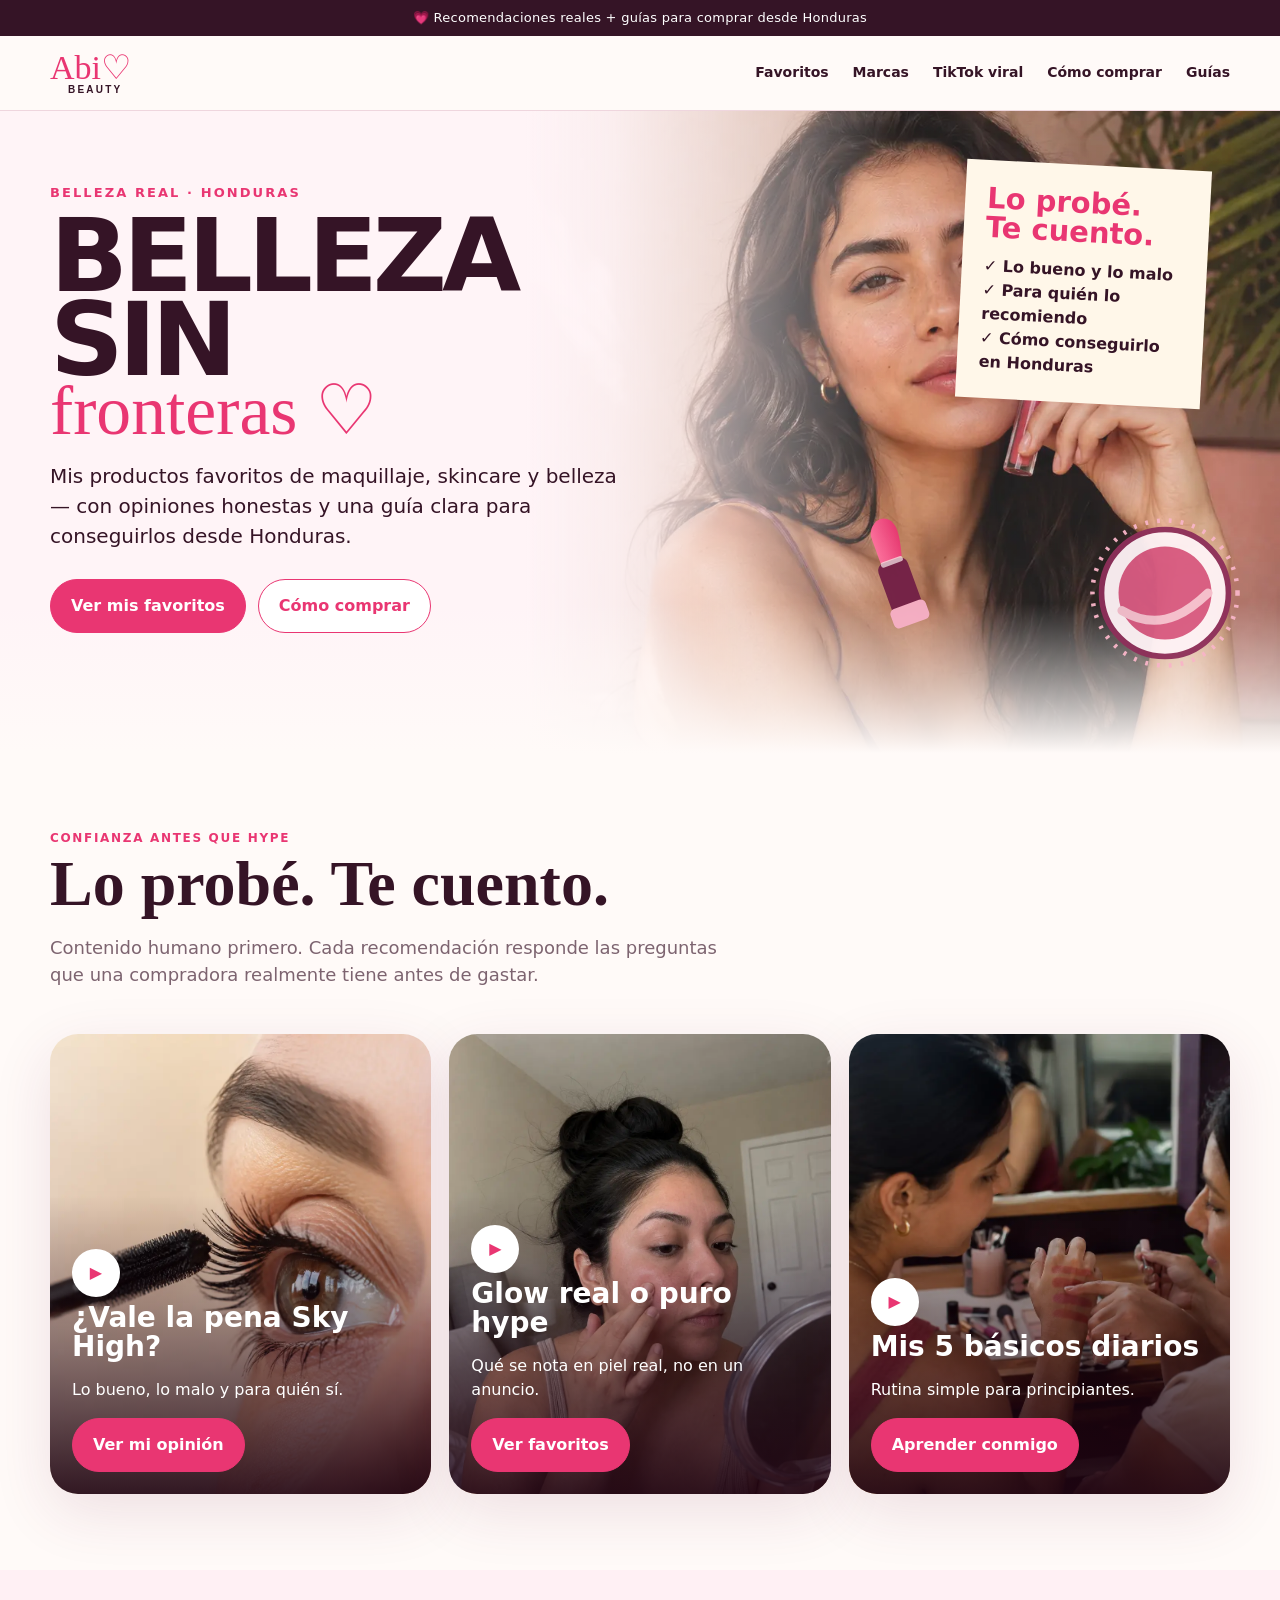
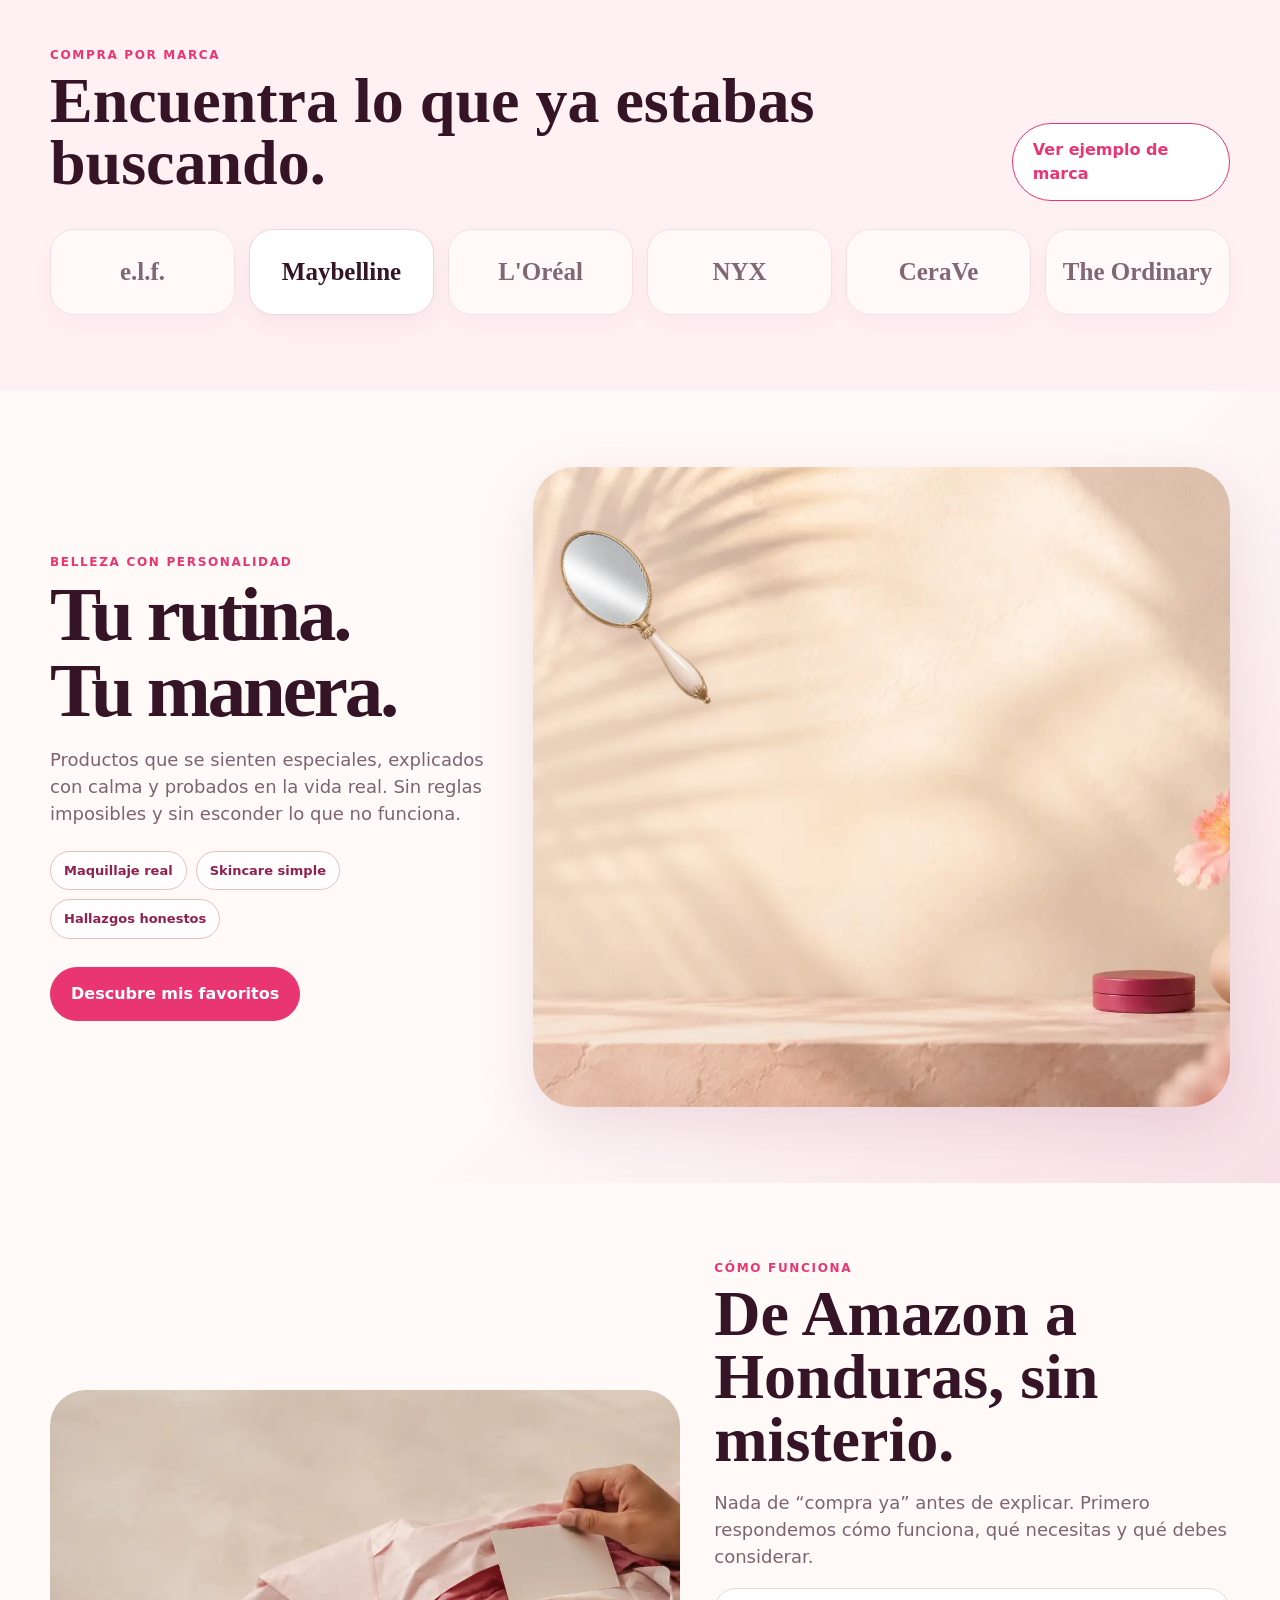
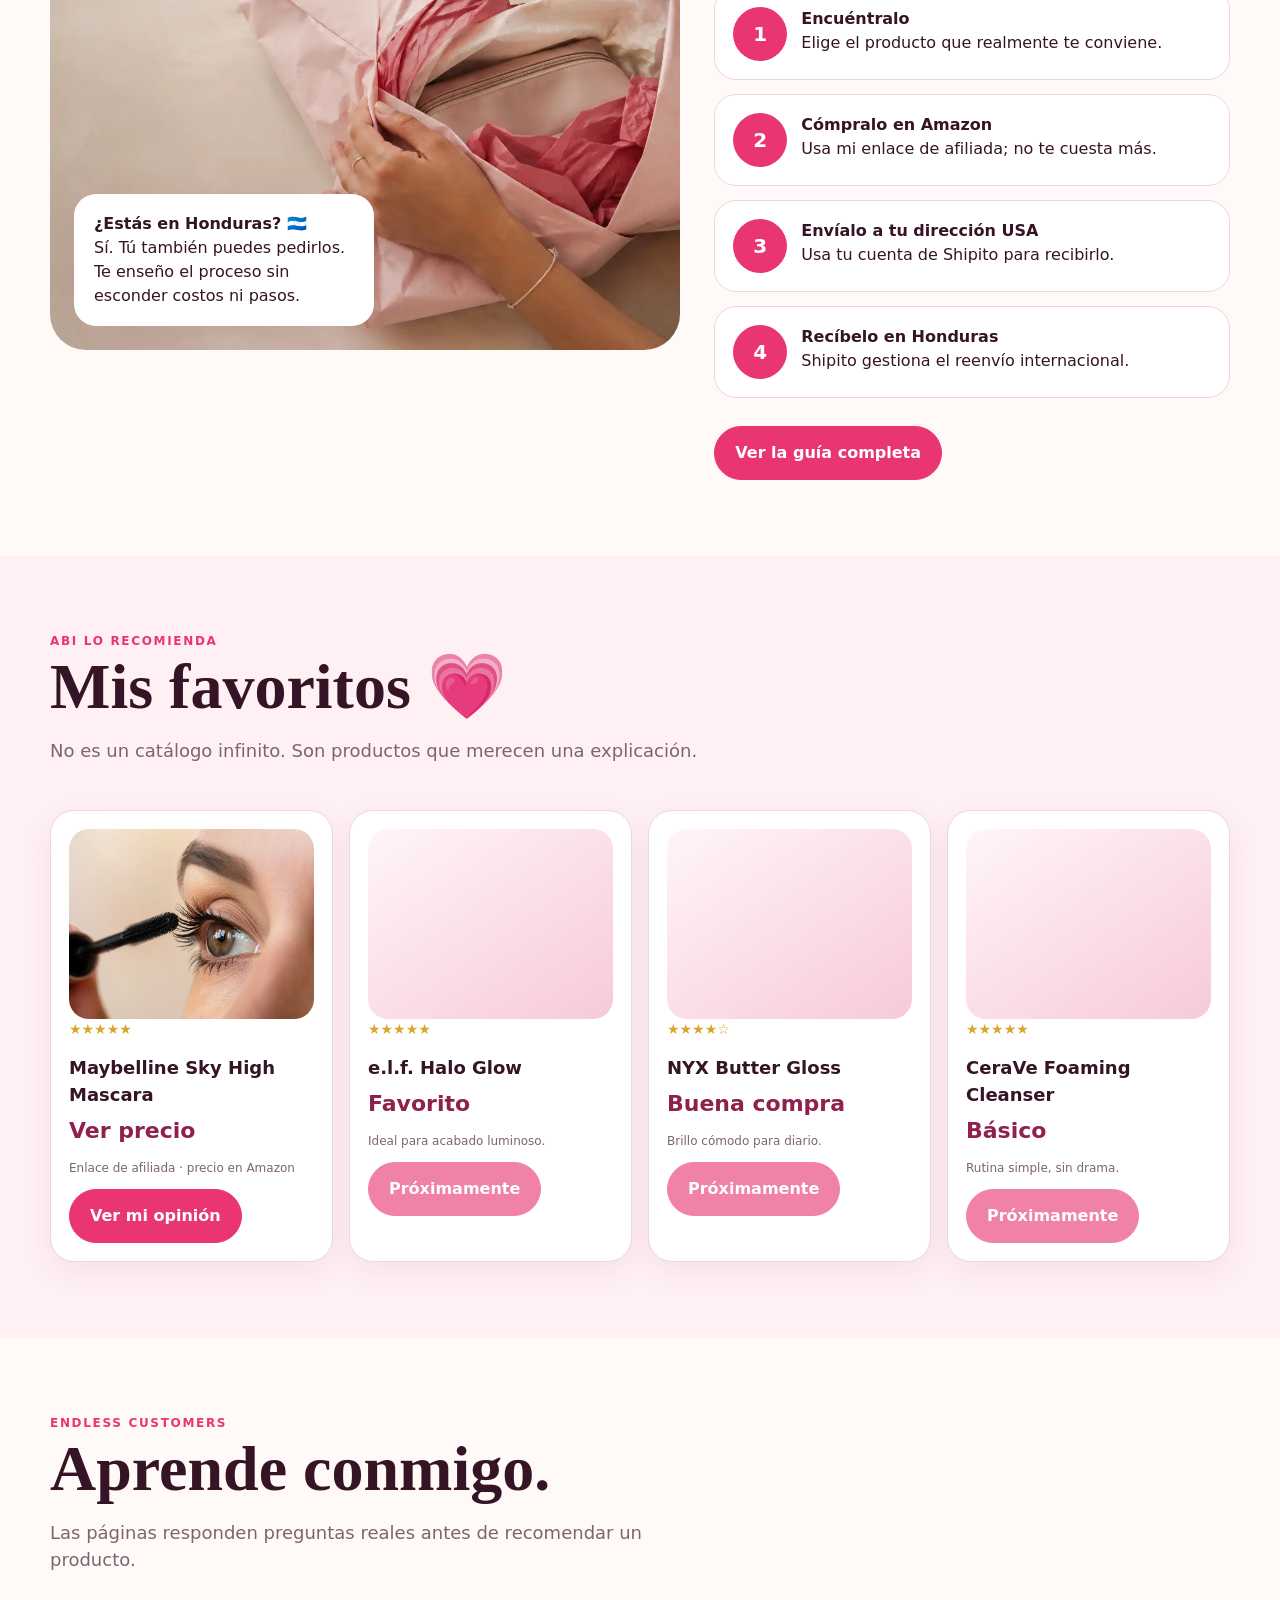
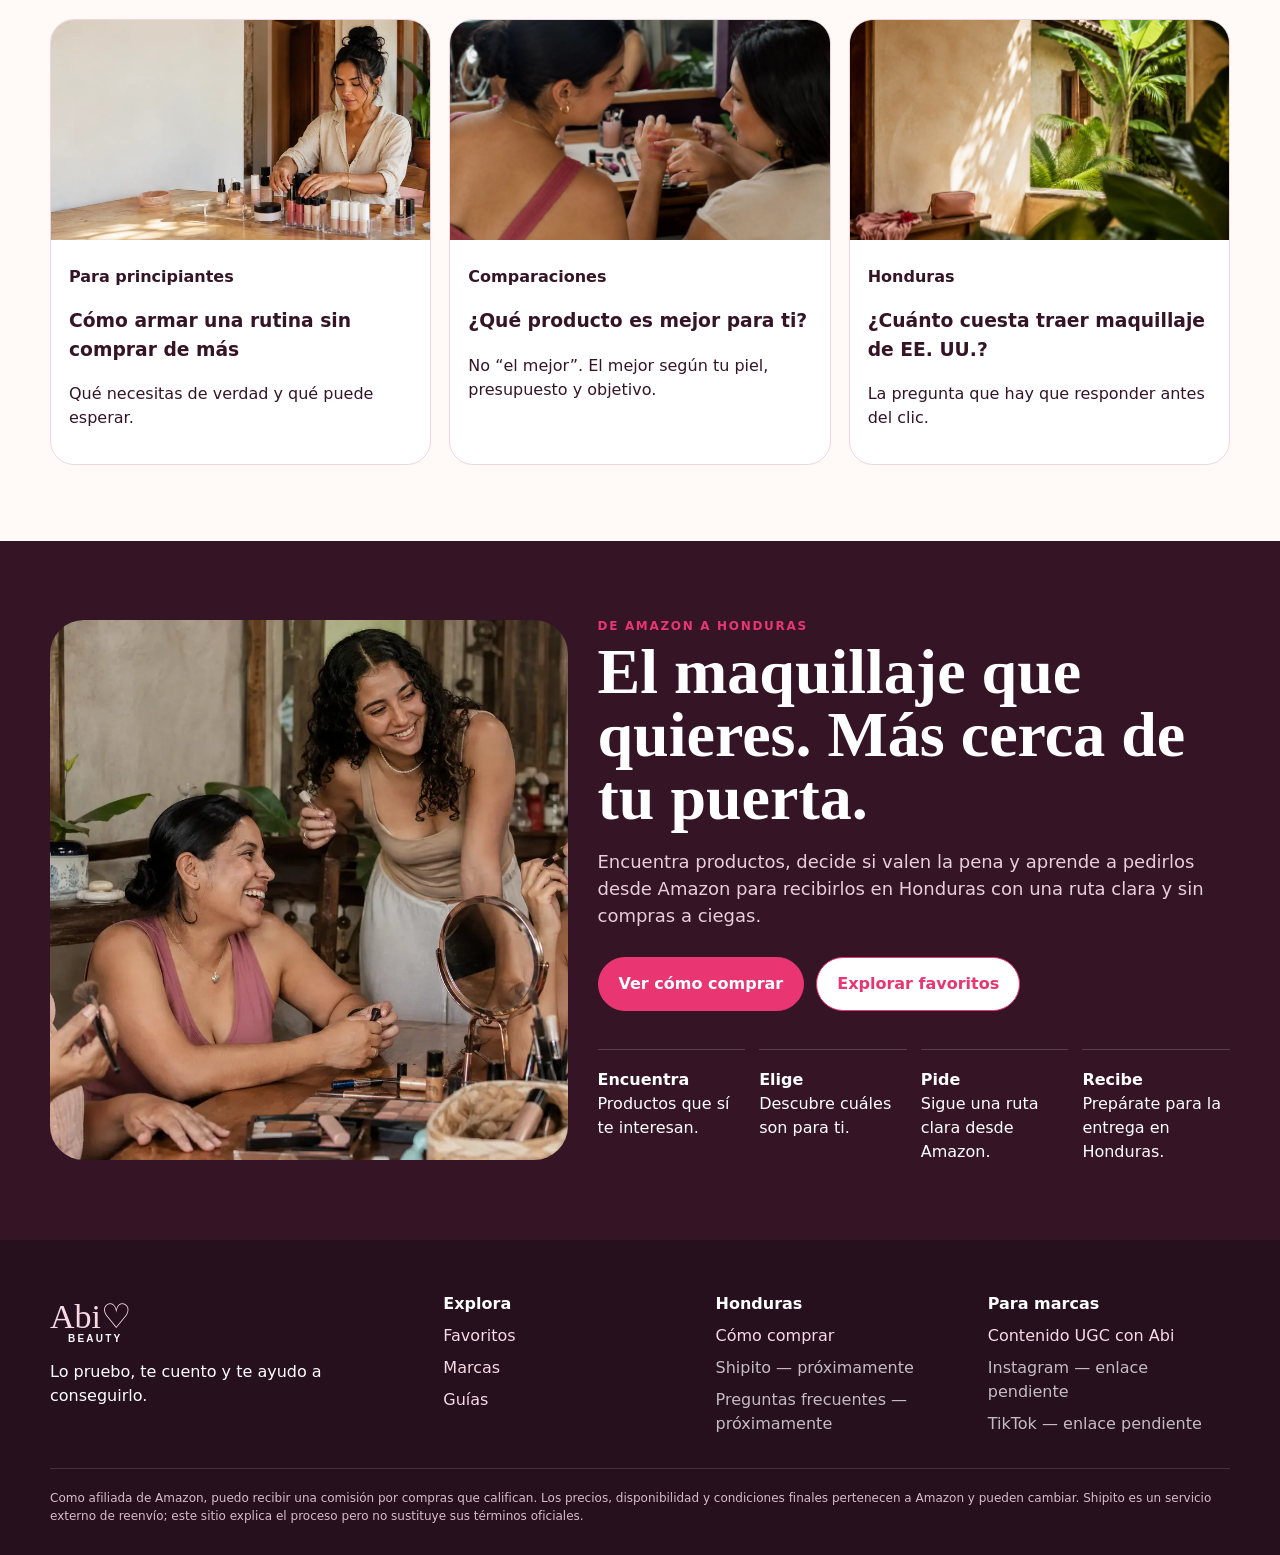
==== commit 55786e9a: "Reframe homepage and document Shipito route" ====
--- a/index.html
+++ b/index.html
@@ -19,7 +19,7 @@
 <meta name="twitter:description" content="Recomendaciones honestas de maquillaje y belleza, con guías para conseguir tus favoritos desde Honduras.">
 <meta name="twitter:image" content="https://abi-beauty-honduras.vercel.app/assets/images/editorial/hero-raspberry-gloss.webp">
 <script type="application/ld+json">
-{"@context":"https://schema.org","@graph":[{"@type":"WebSite","@id":"https://abi-beauty-honduras.vercel.app/#website","url":"https://abi-beauty-honduras.vercel.app/","name":"Abi Beauty","inLanguage":"es-HN"},{"@type":"WebPage","@id":"https://abi-beauty-honduras.vercel.app/#webpage","url":"https://abi-beauty-honduras.vercel.app/","name":"Abi Beauty — Belleza sin fronteras","description":"Recomendaciones honestas de maquillaje y belleza, con guías para conseguir tus favoritos desde Honduras.","inLanguage":"es-HN","isPartOf":{"@id":"https://abi-beauty-honduras.vercel.app/#website"}},{"@type":"Person","@id":"https://abi-beauty-honduras.vercel.app/#abi","name":"Abi","description":"Creadora de Abi Beauty, con recomendaciones de belleza y contenido UGC para marcas."}]}
+{"@context":"https://schema.org","@graph":[{"@type":"WebSite","@id":"https://abi-beauty-honduras.vercel.app/#website","url":"https://abi-beauty-honduras.vercel.app/","name":"Abi Beauty","inLanguage":"es-HN"},{"@type":"WebPage","@id":"https://abi-beauty-honduras.vercel.app/#webpage","url":"https://abi-beauty-honduras.vercel.app/","name":"Abi Beauty — Belleza sin fronteras","description":"Recomendaciones honestas de maquillaje y belleza, con guías para conseguir tus favoritos desde Honduras.","inLanguage":"es-HN","isPartOf":{"@id":"https://abi-beauty-honduras.vercel.app/#website"}},{"@type":"Person","@id":"https://abi-beauty-honduras.vercel.app/#abi","name":"Abi","description":"Creadora de Abi Beauty, con recomendaciones de maquillaje y guías para comprar desde Honduras."}]}
 </script>
 <link rel="stylesheet" href="styles.css">
 </head>
@@ -35,7 +35,6 @@
 <a href="#viral">TikTok viral</a>
 <a href="how-to-buy.html">Cómo comprar</a>
 <a href="#guias">Guías</a>
-<a href="ugc.html">Trabaja conmigo</a>
 </nav>
 <button class="menu" aria-label="Abrir menú">☰</button>
 </div>
@@ -285,25 +284,26 @@
 <div class="ugc-photo">
 </div>
 <div>
-<div class="eyebrow">Para marcas</div>
-<h2>Contenido que se siente humano.</h2>
-<p class="section-sub">Cada review también funciona como una muestra viva de su trabajo UGC. Consumidores compran con más confianza y marcas ven exactamente cómo puede contar una historia de producto.</p>
+<div class="eyebrow">De Amazon a Honduras</div>
+<h2>El maquillaje que quieres. Más cerca de tu puerta.</h2>
+<p class="section-sub">Encuentra productos, decide si valen la pena y aprende a pedirlos desde Amazon para recibirlos en Honduras con una ruta clara y sin compras a ciegas.</p>
 <div class="actions">
-<a class="btn" href="ugc.html">Trabaja conmigo</a>
+<a class="btn" href="how-to-buy.html">Ver cómo comprar</a>
+<a class="btn secondary" href="#favoritos">Explorar favoritos</a>
 </div>
 <div class="trust">
 <div>
-<strong>Honesto</strong>
-<br>Pros y contras reales.</div>
-<div>
-<strong>Visual</strong>
-<br>Producto en uso.</div>
-<div>
-<strong>Local</strong>
-<br>Contexto de Honduras.</div>
-<div>
-<strong>Útil</strong>
-<br>Responde antes de vender.</div>
+<strong>Encuentra</strong>
+<br>Productos que sí te interesan.</div>
+<div>
+<strong>Elige</strong>
+<br>Descubre cuáles son para ti.</div>
+<div>
+<strong>Pide</strong>
+<br>Sigue una ruta clara desde Amazon.</div>
+<div>
+<strong>Recibe</strong>
+<br>Prepárate para la entrega en Honduras.</div>
 </div>
 </div>
 </div>
@@ -330,8 +330,8 @@
 <span class="footer-pending">Preguntas frecuentes — próximamente</span>
 </div>
 <div>
-<strong>Creadora</strong>
-<a href="ugc.html">Portafolio UGC</a>
+<strong>Para marcas</strong>
+<a href="ugc.html">Contenido UGC con Abi</a>
 <span class="footer-pending">Instagram — enlace pendiente</span>
 <span class="footer-pending">TikTok — enlace pendiente</span>
 </div>
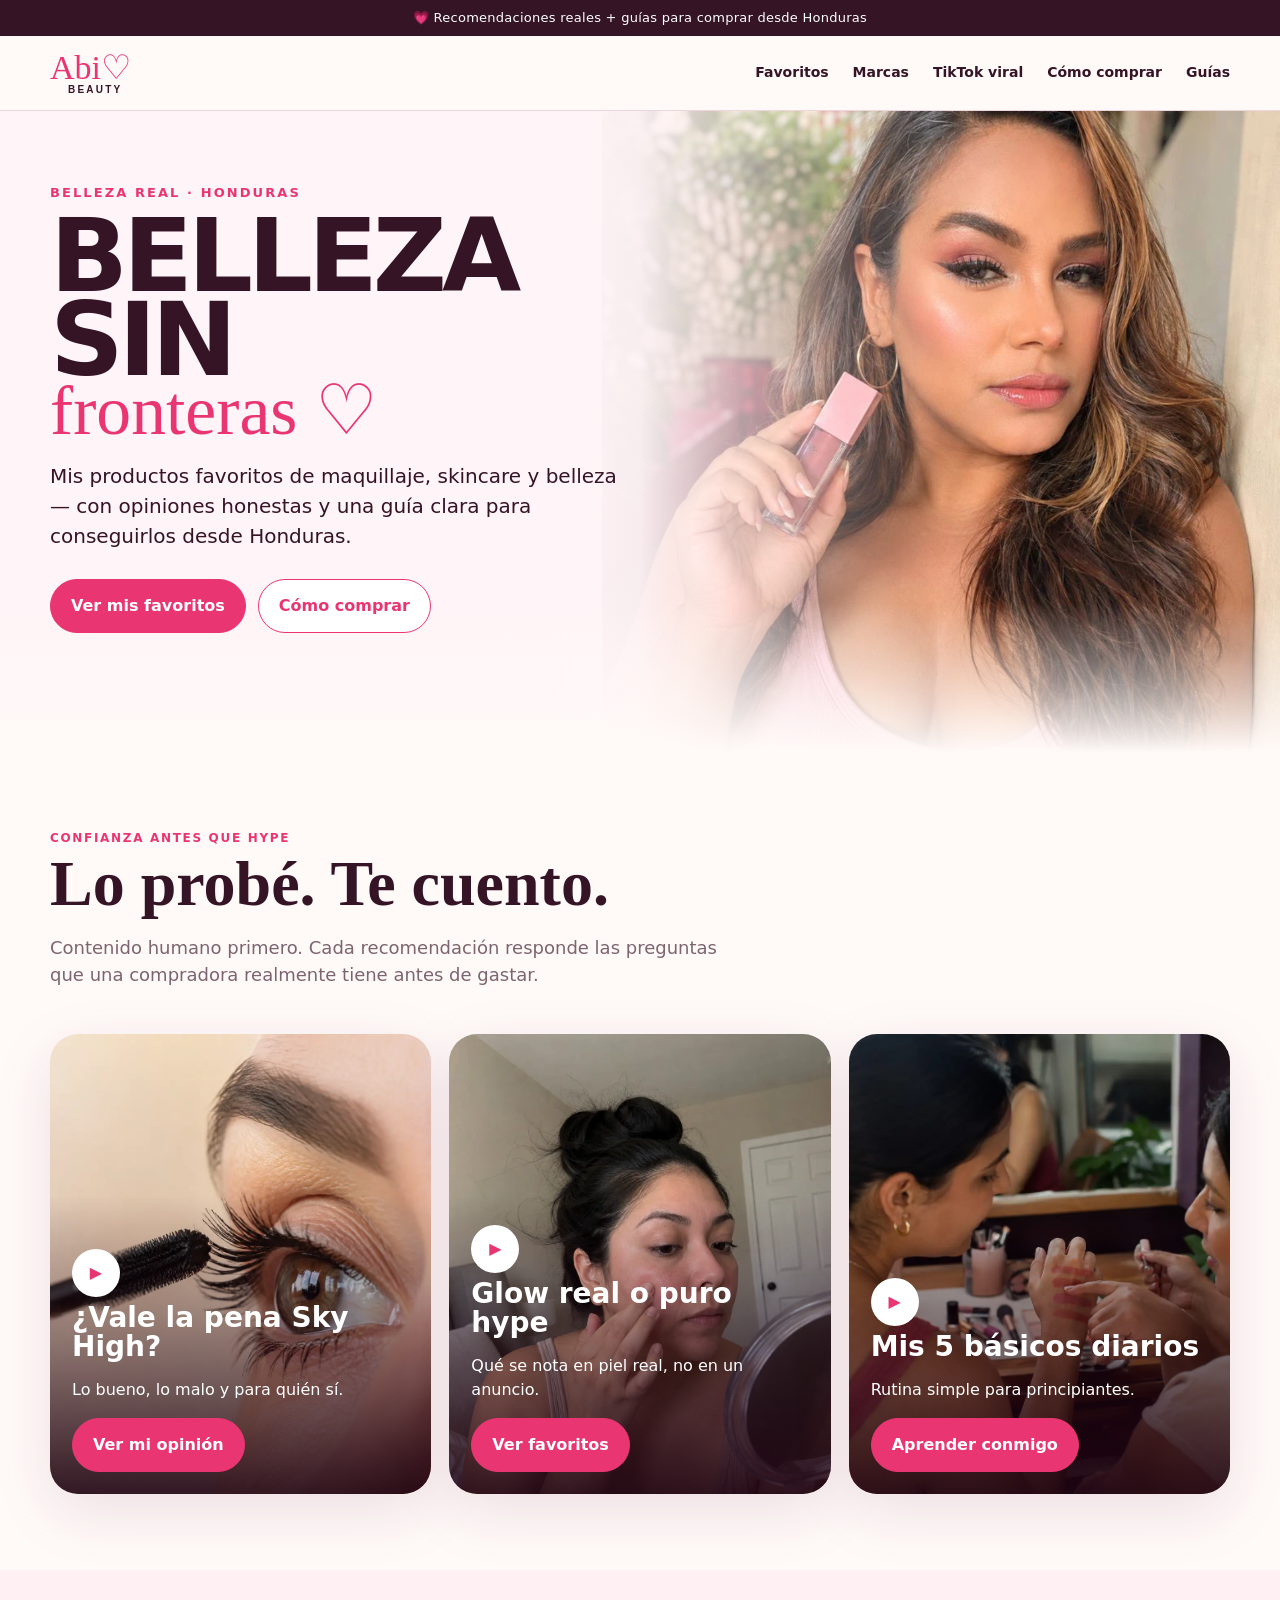
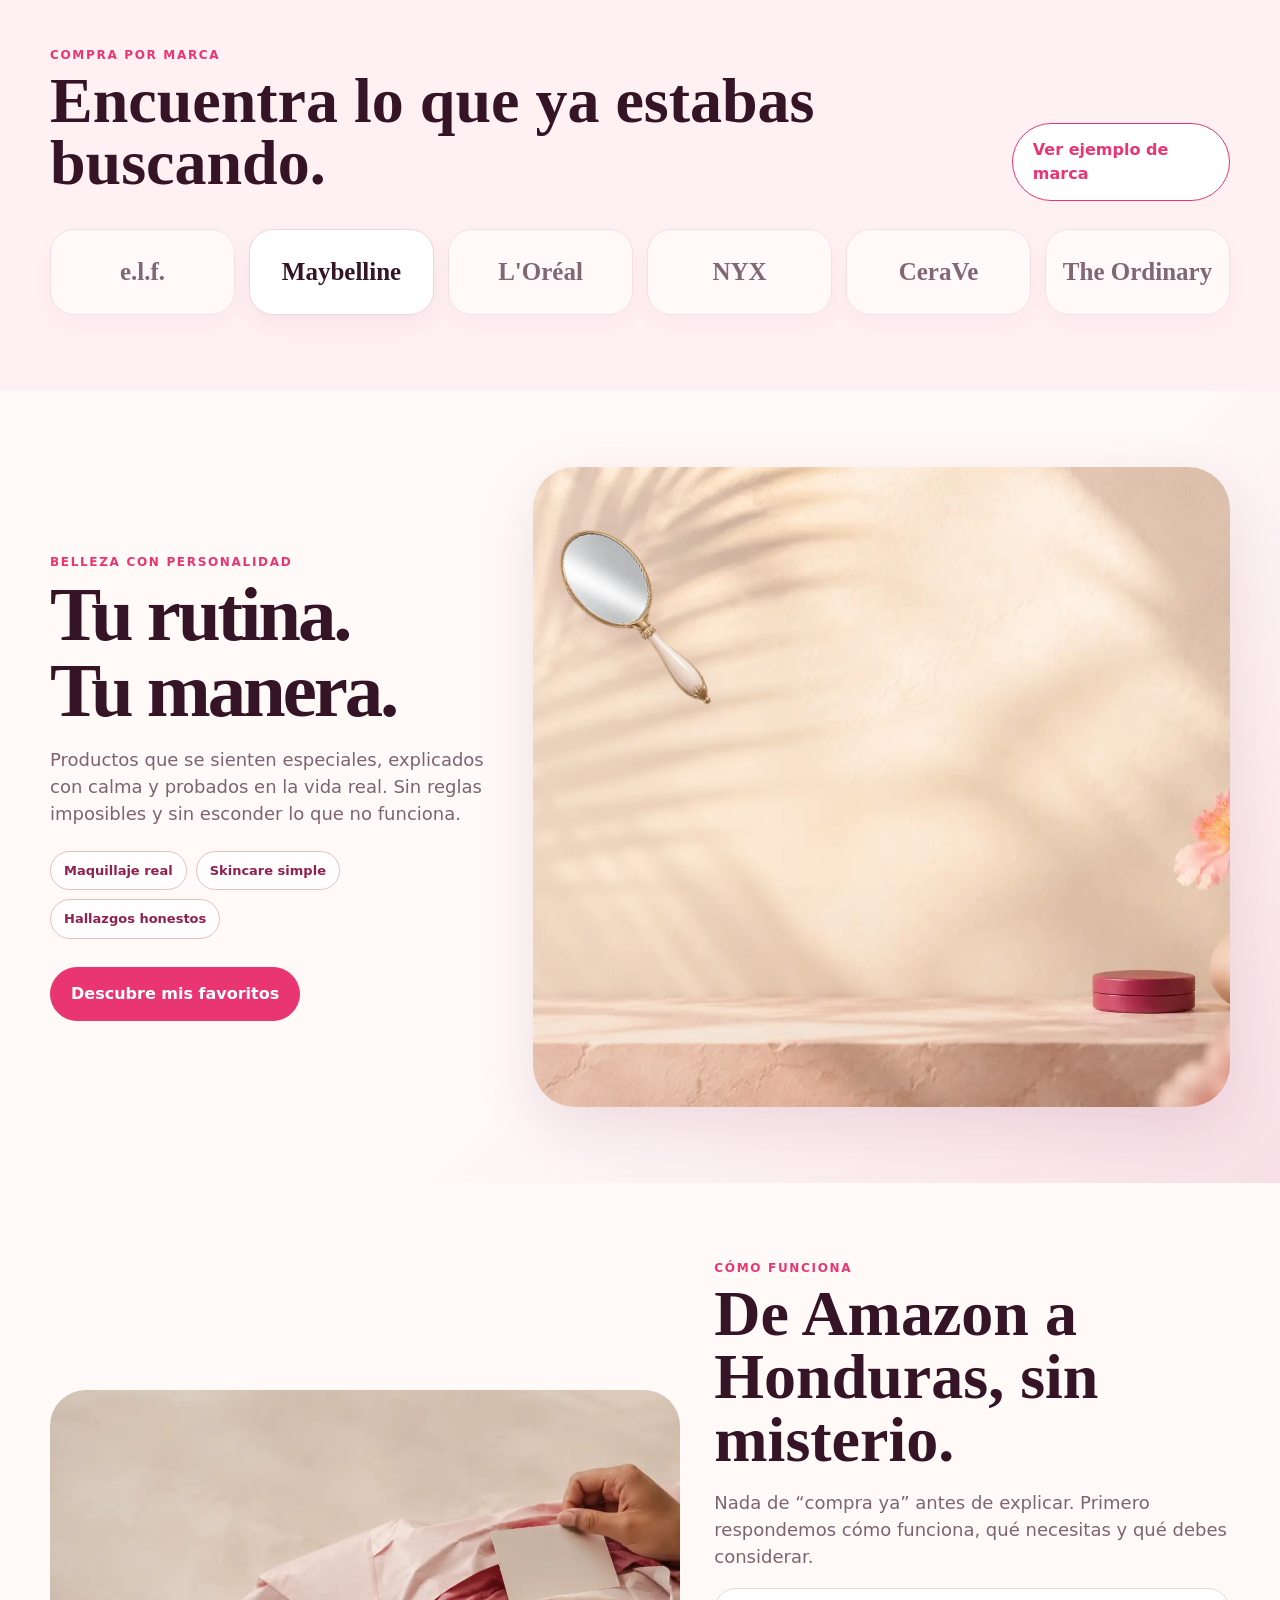
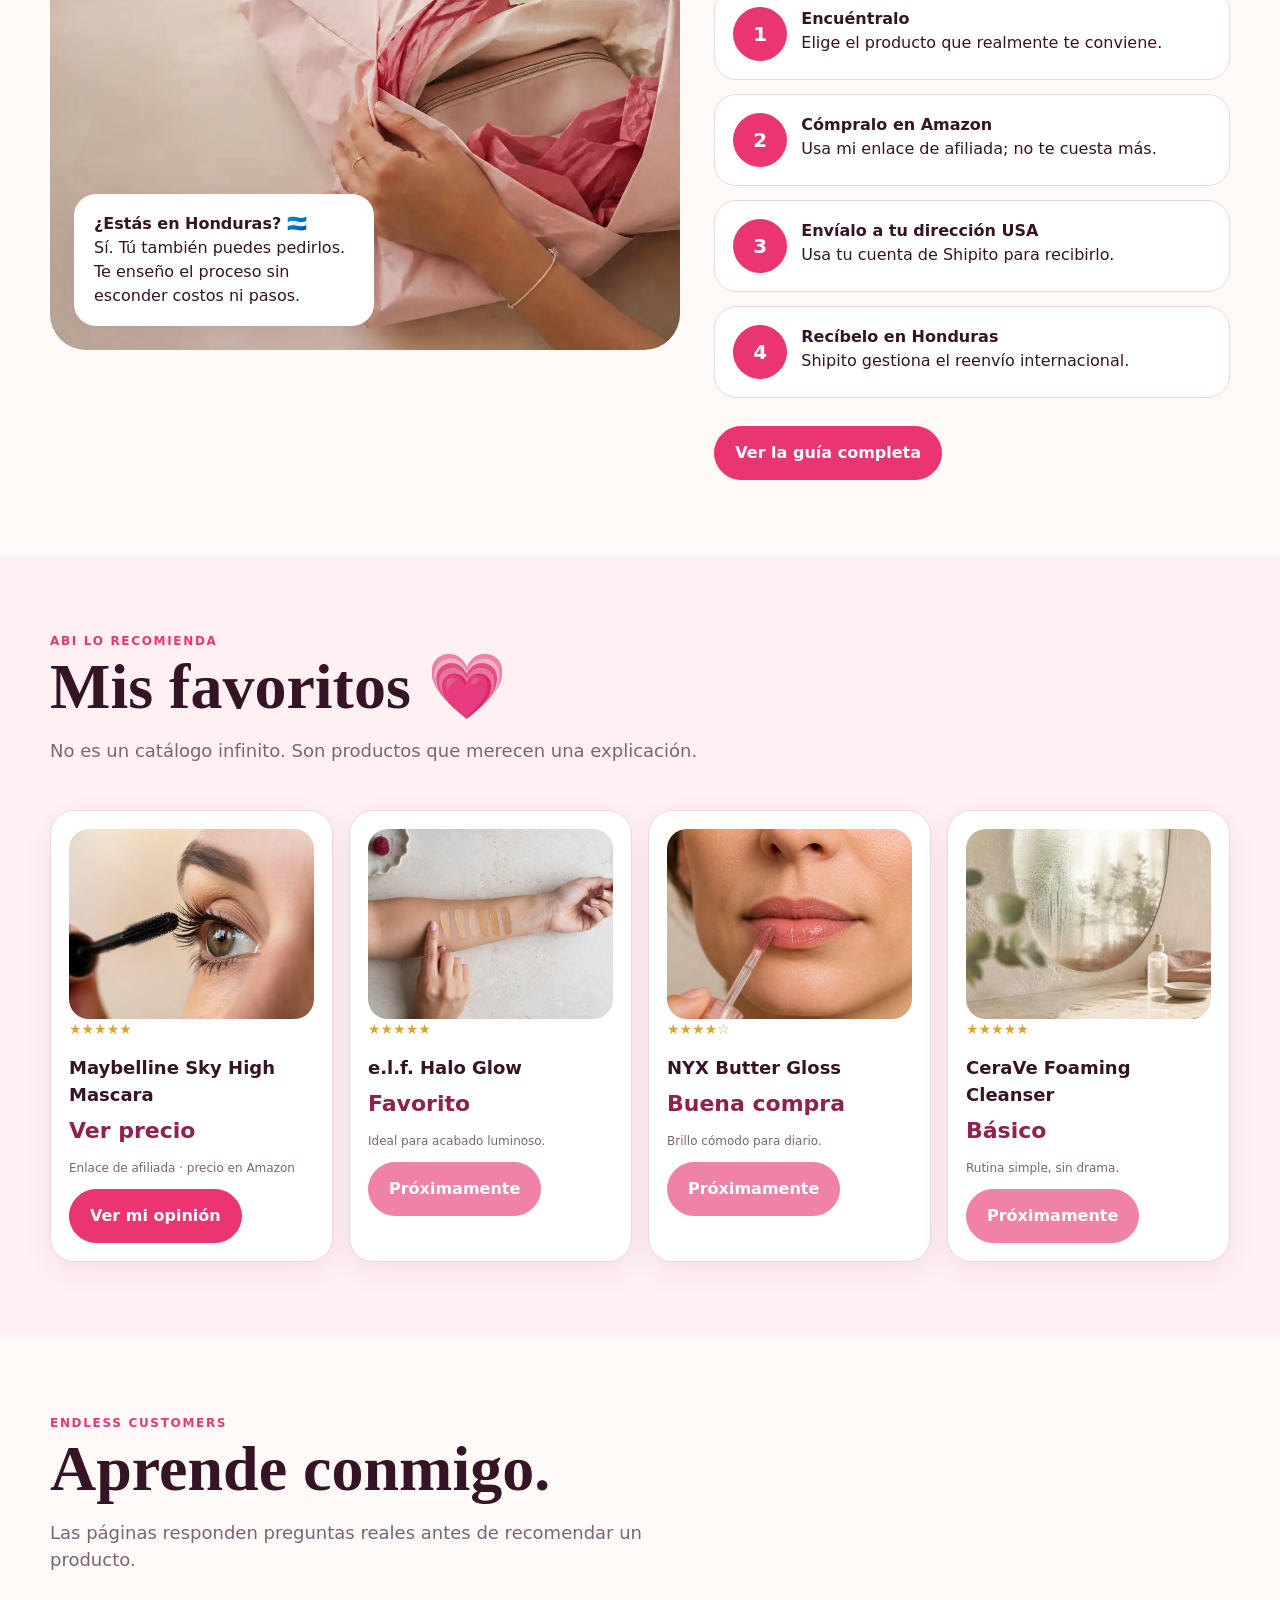
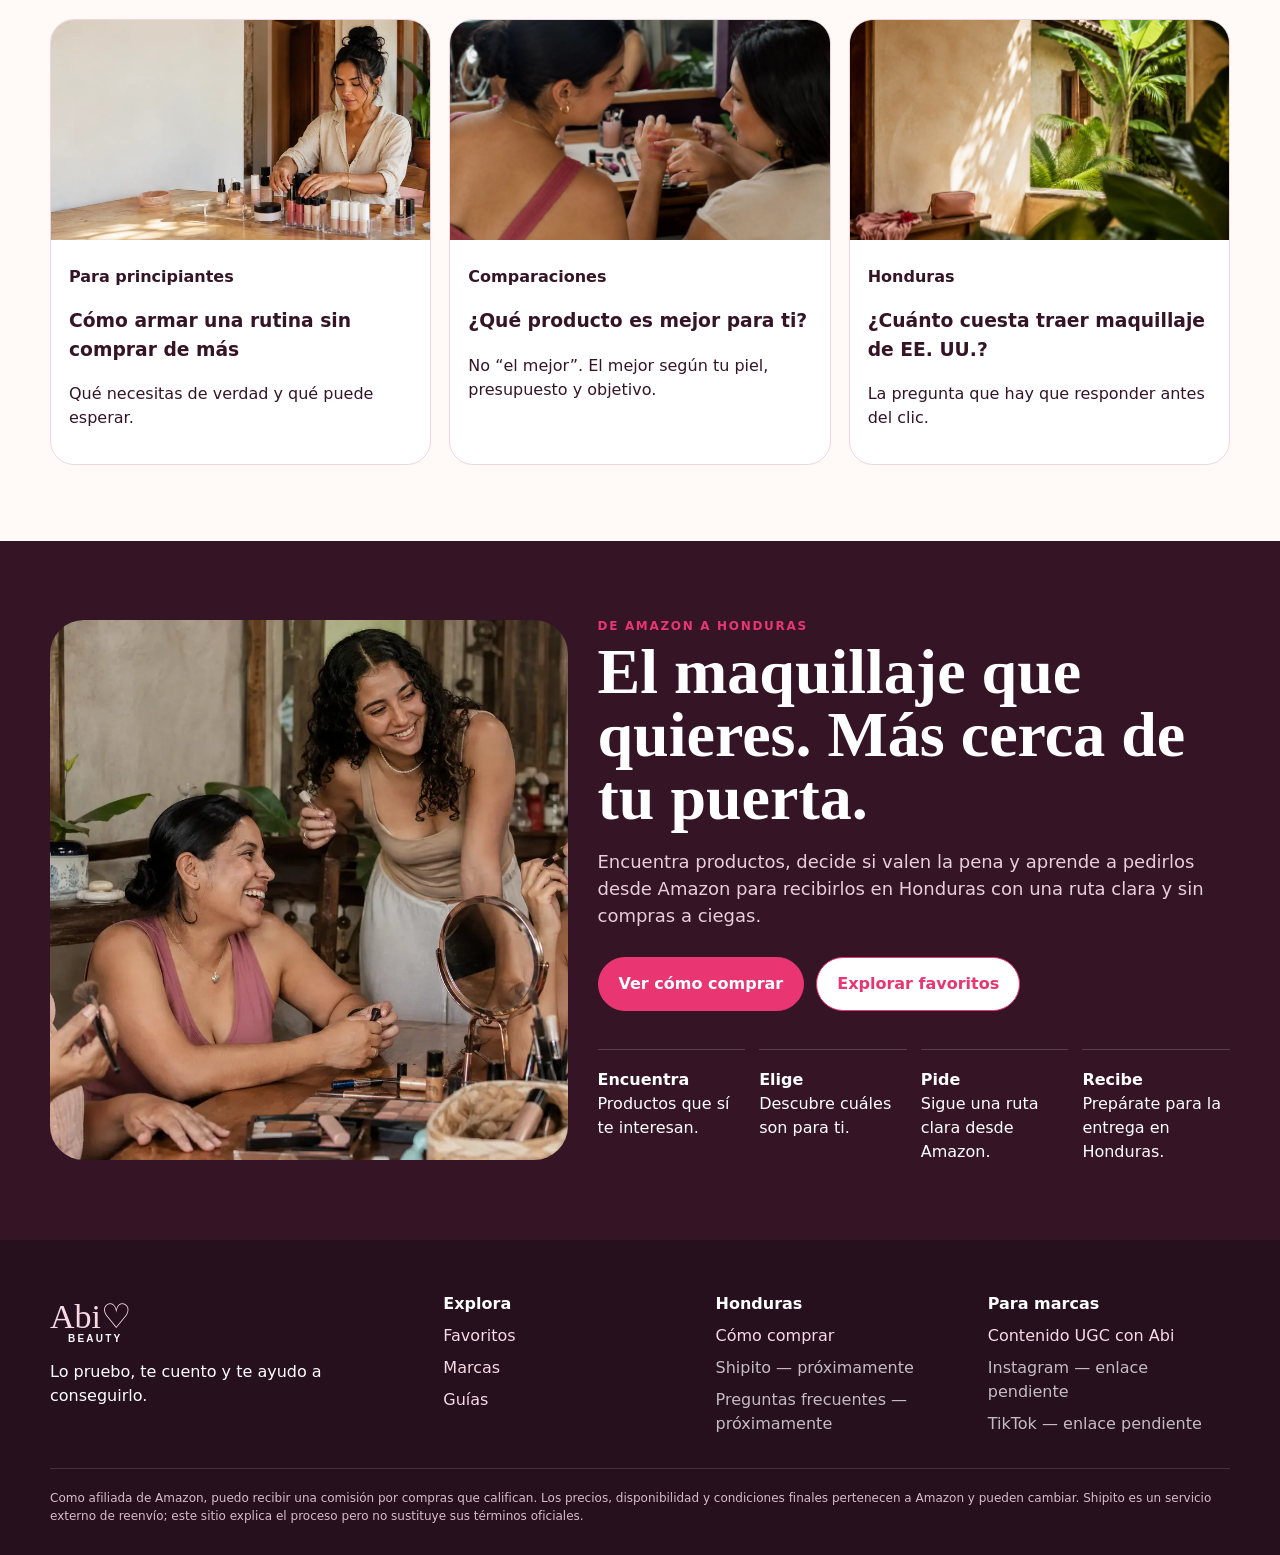
==== commit f0b6be17: "Feature Abby in homepage hero" ====
--- a/index.html
+++ b/index.html
@@ -13,11 +13,11 @@
 <meta property="og:title" content="Abi Beauty — Belleza sin fronteras">
 <meta property="og:description" content="Recomendaciones honestas de maquillaje y belleza, con guías para conseguir tus favoritos desde Honduras.">
 <meta property="og:url" content="https://abi-beauty-honduras.vercel.app/">
-<meta property="og:image" content="https://abi-beauty-honduras.vercel.app/assets/images/editorial/hero-raspberry-gloss.webp">
+<meta property="og:image" content="https://abi-beauty-honduras.vercel.app/assets/images/editorial/abi-homepage-portrait.webp">
 <meta name="twitter:card" content="summary_large_image">
 <meta name="twitter:title" content="Abi Beauty — Belleza sin fronteras">
 <meta name="twitter:description" content="Recomendaciones honestas de maquillaje y belleza, con guías para conseguir tus favoritos desde Honduras.">
-<meta name="twitter:image" content="https://abi-beauty-honduras.vercel.app/assets/images/editorial/hero-raspberry-gloss.webp">
+<meta name="twitter:image" content="https://abi-beauty-honduras.vercel.app/assets/images/editorial/abi-homepage-portrait.webp">
 <script type="application/ld+json">
 {"@context":"https://schema.org","@graph":[{"@type":"WebSite","@id":"https://abi-beauty-honduras.vercel.app/#website","url":"https://abi-beauty-honduras.vercel.app/","name":"Abi Beauty","inLanguage":"es-HN"},{"@type":"WebPage","@id":"https://abi-beauty-honduras.vercel.app/#webpage","url":"https://abi-beauty-honduras.vercel.app/","name":"Abi Beauty — Belleza sin fronteras","description":"Recomendaciones honestas de maquillaje y belleza, con guías para conseguir tus favoritos desde Honduras.","inLanguage":"es-HN","isPartOf":{"@id":"https://abi-beauty-honduras.vercel.app/#website"}},{"@type":"Person","@id":"https://abi-beauty-honduras.vercel.app/#abi","name":"Abi","description":"Creadora de Abi Beauty, con recomendaciones de maquillaje y guías para comprar desde Honduras."}]}
 </script>
@@ -52,10 +52,6 @@
 <a class="btn secondary" href="how-to-buy.html">Cómo comprar</a>
 </div>
 </div>
-<div class="sticky-note">
-<strong>Lo probé.<br>Te cuento.</strong>✓ Lo bueno y lo malo<br>✓ Para quién lo recomiendo<br>✓ Cómo conseguirlo en Honduras</div>
-<img class="decor lip" src="assets/illustrations/lipstick.svg" alt="" width="180" height="300" decoding="async">
-<img class="decor compact" src="assets/illustrations/compact.svg" alt="" width="300" height="300" decoding="async">
 </div>
 </section>
 <section class="section" id="viral">
--- a/styles.css
+++ b/styles.css
@@ -17,7 +17,7 @@
 .btn{display:inline-flex;align-items:center;justify-content:center;gap:8px;padding:14px 20px;border-radius:999px;border:1px solid var(--hot);background:var(--hot);color:white;font-weight:900;text-decoration:none;transition:.2s}
 .btn:hover{transform:translateY(-2px);box-shadow:0 12px 30px rgba(233,54,114,.25)}
 .btn.secondary{background:white;color:var(--hot)}
-.hero{position:relative;overflow:hidden;background:linear-gradient(90deg,#fff4f7 0 41%,rgba(255,244,247,.9) 48%,rgba(255,244,247,.12) 70%),url('assets/images/editorial/hero-raspberry-gloss.webp') center/cover;min-height:610px}
+.hero{position:relative;overflow:hidden;background:linear-gradient(90deg,#fff4f7 0 43%,rgba(255,244,247,.96) 50%,rgba(255,244,247,.28) 66%,rgba(255,244,247,0) 78%),url('assets/images/editorial/abi-homepage-portrait.webp') right 36%/auto 132% no-repeat,#fff4f7;min-height:610px}
 .hero:after{content:"";position:absolute;inset:auto 0 0;height:150px;background:linear-gradient(transparent,var(--cream))}
 .hero .container{position:relative;z-index:2;min-height:610px;display:flex;align-items:center}
 .hero-copy{max-width:610px;padding:72px 0 120px}
@@ -125,8 +125,8 @@
 @media(max-width:900px){.links{display:none}
 .menu{display:block}
 .links.open{display:flex;position:absolute;left:16px;right:16px;top:74px;flex-direction:column;background:white;padding:24px;border-radius:18px;box-shadow:var(--shadow);align-items:flex-start}
-.hero{background:linear-gradient(180deg,rgba(255,244,247,.98) 0 43%,rgba(255,244,247,.18) 66%),url('assets/images/editorial/mobile-vanity.webp') center/cover;min-height:760px}
-.hero .container{min-height:760px;align-items:flex-start}
+.hero{background:linear-gradient(180deg,#fff4f7 0 38%,rgba(255,244,247,.96) 45%,rgba(255,244,247,.14) 63%),url('assets/images/editorial/abi-homepage-portrait.webp') center bottom/100% auto no-repeat,#fff4f7;min-height:960px}
+.hero .container{min-height:960px;align-items:flex-start}
 .hero-copy{padding-top:70px;max-width:100%}
 .sticky-note{display:none}
 .hero h1{font-size:64px}
